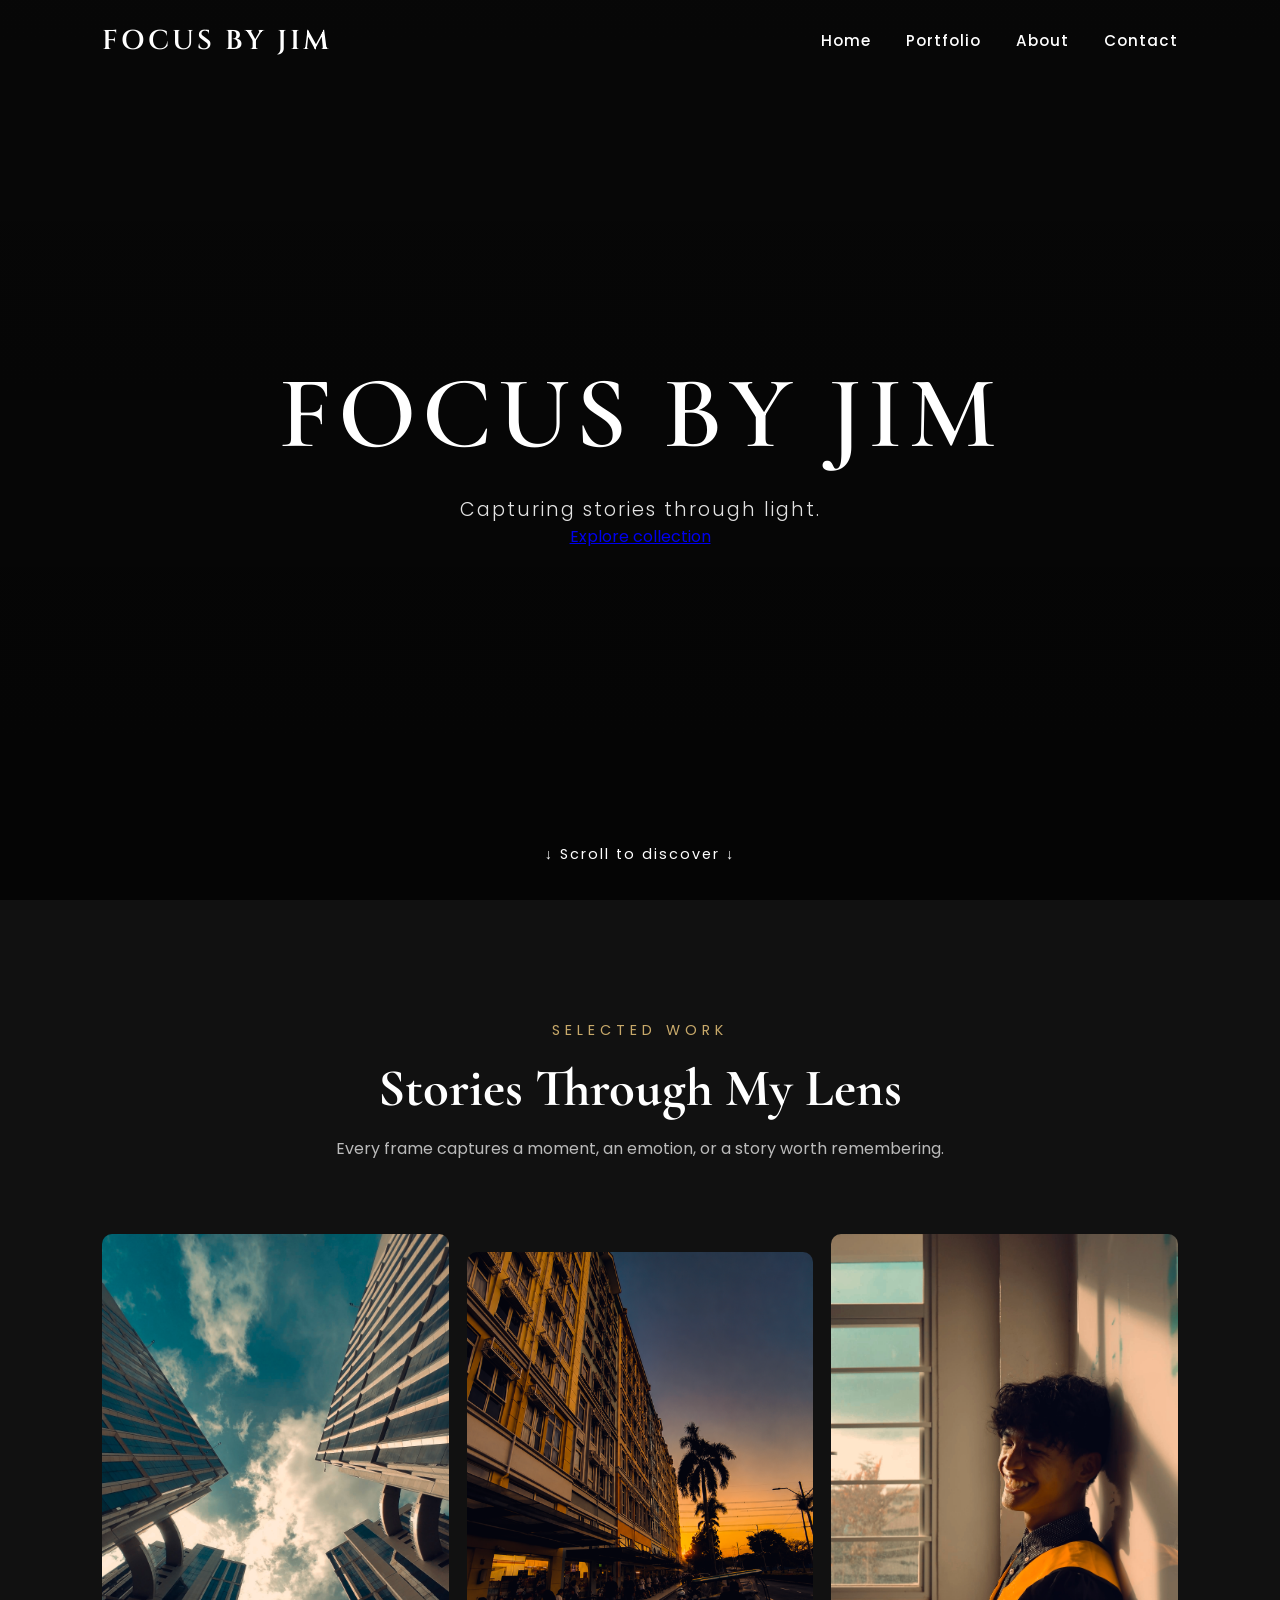
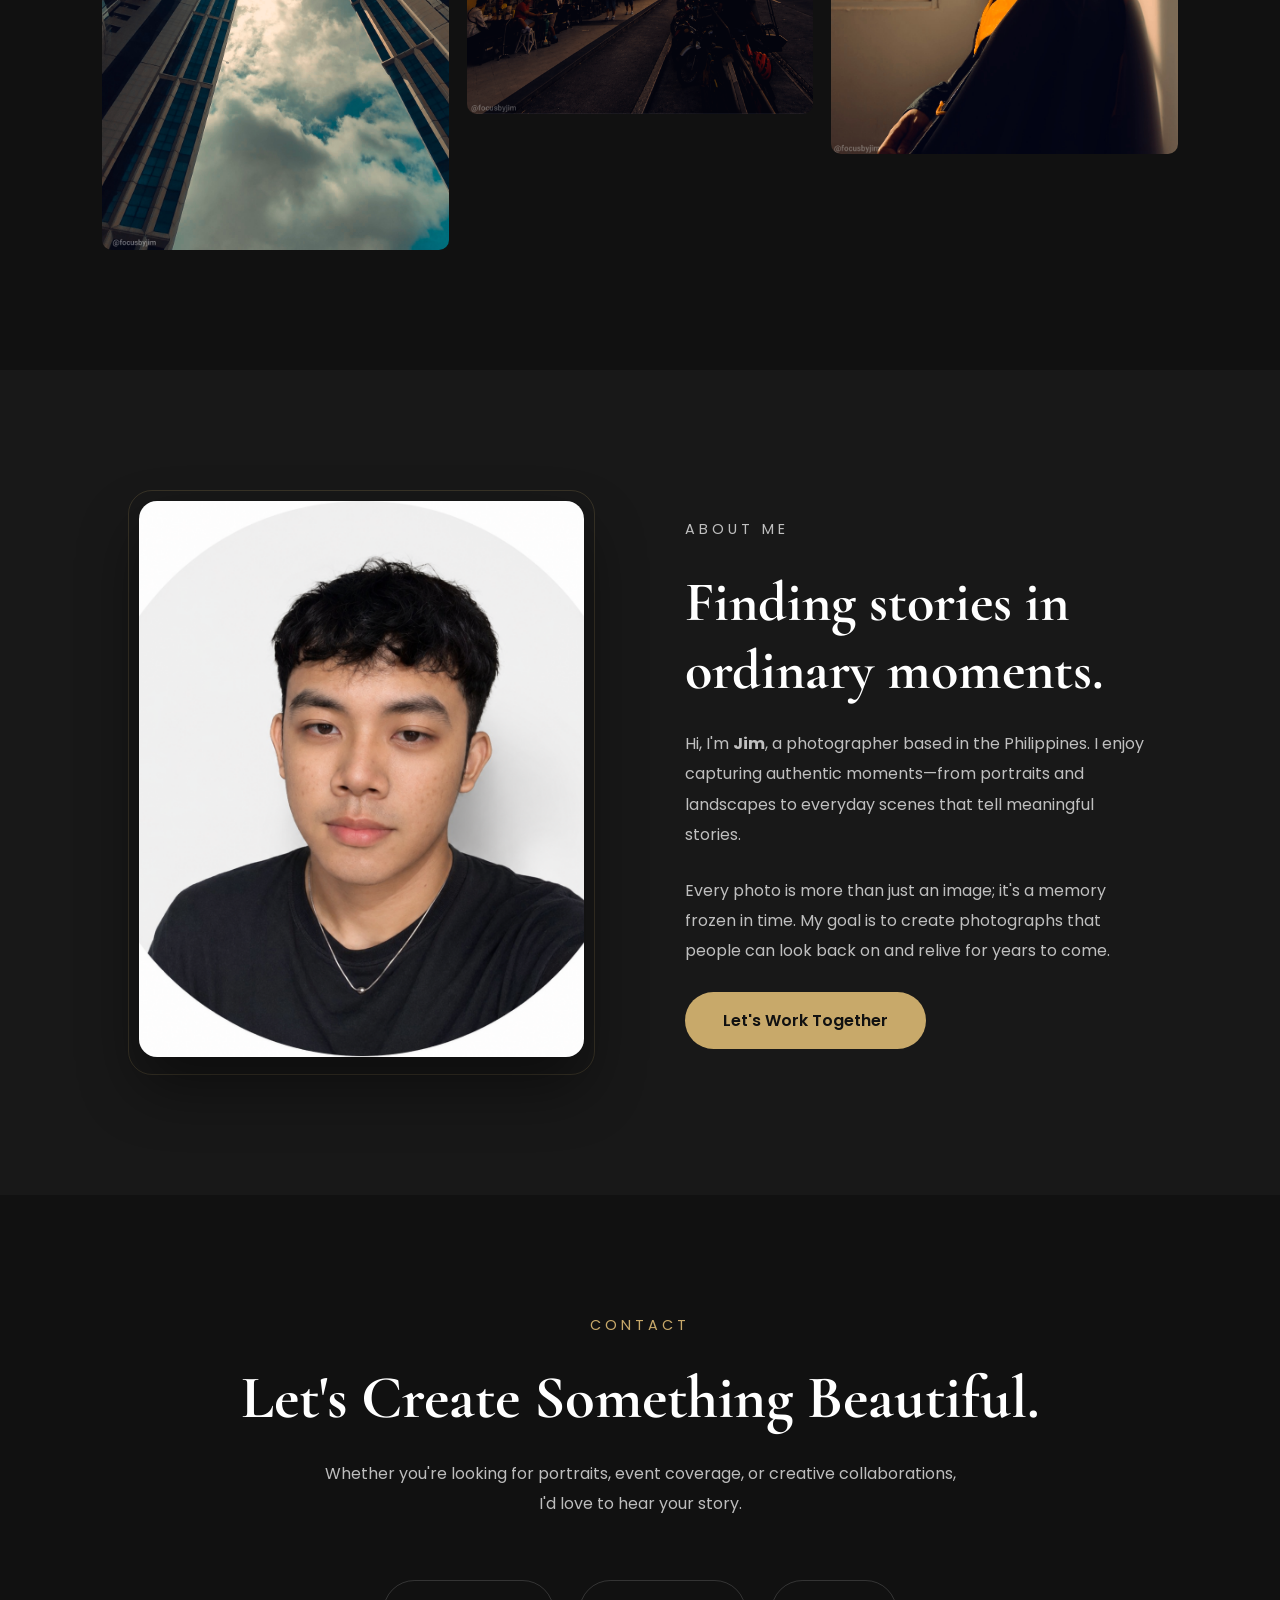
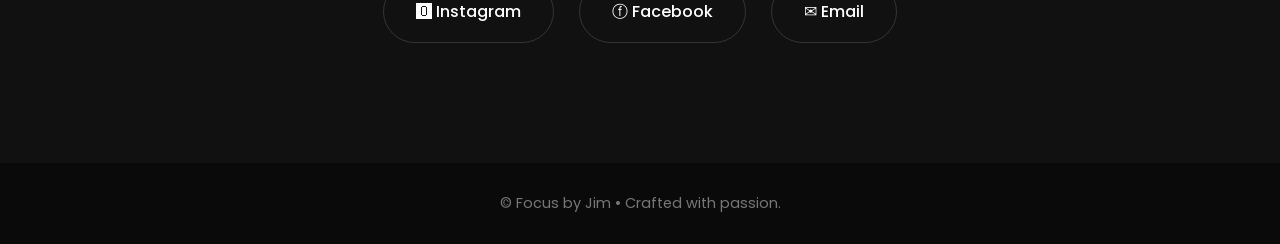
==== index.html @ 79102d1c "Update index.html" ====
<!DOCTYPE html>
<html lang="en">
<head>
    <meta charset="UTF-8">
    <meta name="viewport" content="width=device-width, initial-scale=1.0">
    <title>Focus by Jim</title>
    <link rel="preconnect" href="https://fonts.googleapis.com">
<link rel="preconnect" href="https://fonts.gstatic.com" crossorigin>

<link href="https://fonts.googleapis.com/css2?family=Cinzel:wght@400;500;600;700&family=Cormorant+Garamond:wght@400;500;600;700&family=Poppins:wght@300;400;500;600;700&display=swap" rel="stylesheet">
    <style>
        
.lightbox{

    position:fixed;

    inset:0;

    background:rgba(0,0,0,.97);

    display:flex;

    justify-content:center;

    align-items:center;

    opacity:0;

    visibility:hidden;

    transition:.35s ease;

    z-index:9999;

    cursor:none;

}

.active{

    opacity:1;

    visibility:visible;

}

.lightbox-img{

    max-width:95vw;

    max-height:95vh;

    width:auto;

    height:auto;

    object-fit:contain;

}

@keyframes zoom{

    from{

        transform:scale(.85);

        opacity:0;

    }

    to{

        transform:scale(1);

        opacity:1;

    }

}

.close{

    position:absolute;

    top:25px;

    right:35px;

    font-size:45px;

    color:white;

    cursor:pointer;

    opacity:0;

    transition:.35s;

}

.prev,
.next{

    position:absolute;

    top:50%;

    transform:translateY(-50%);

    color:white;

    font-size:55px;

    padding:25px;

    cursor:pointer;

    opacity:0;

    transition:.35s;

    user-select:none;

}

.prev{

    left:20px;

}

.next{

    right:20px;

}

.counter{

    position:absolute;

    bottom:25px;

    color:white;

    font-family:Poppins;

    letter-spacing:2px;

}
.lightbox.show-ui .prev,
.lightbox.show-ui .next,
.lightbox.show-ui .close,
.lightbox.show-ui .counter{

    opacity:1;

}
        footer{

    background:#0a0a0a;

    color:#777;

    text-align:center;

    padding:30px;

    font-size:.9rem;

}
        /* CONTACT */

#contact{

    background:#111;

    padding:120px 8%;

    text-align:center;

}

#contact h2{

    font-family:'Cormorant Garamond', serif;

    font-size:3.8rem;

    margin:25px 0;

}

.contact-description{

    color:#bdbdbd;

    max-width:650px;

    margin:auto;

    line-height:1.9;

    margin-bottom:60px;

}

.contact-links{

    display:flex;

    justify-content:center;

    gap:25px;

    flex-wrap:wrap;

}

.contact-links a{

    text-decoration:none;

    color:white;

    border:1px solid rgba(255,255,255,.15);

    padding:18px 32px;

    border-radius:50px;

    transition:.35s ease;

    font-weight:500;

}

.contact-links a:hover{

    background:#c8a96a;

    color:#111;

    border-color:#c8a96a;

    transform:translateY(-5px);

}
        /* ABOUT */

#about{

    background:#181818;

    padding:120px 10%;

    display:flex;

    align-items:center;

    justify-content:center;

    gap:90px;

    flex-wrap:wrap;

}

.about-image{

    flex:1;

    min-width:320px;

    display:flex;

    justify-content:flex-start;

}
.about-image img{

    width:100%;

    max-width:520px;

    aspect-ratio:4/5;

    object-fit:cover;

    object-position:center top;

    border-radius:18px;

    box-shadow:0 30px 60px rgba(0,0,0,.45);

    transition:.45s ease;

}
.photo-frame{

    padding:10px;

    border:1px solid rgba(200,169,106,.18);

    border-radius:24px;

    display:inline-block;

}
.about-image img:hover{

    transform:translateY(-8px);

    box-shadow:0 40px 80px rgba(0,0,0,.55);

}
.about-content{

    flex:1;

    min-width:320px;

}

.section-tag{

    color:#c8a96a;

    letter-spacing:4px;

    font-size:.9rem;

    margin-bottom:20px;

}

.about-content h2{

    font-family:'Cormorant Garamond', serif;

    font-size:3.5rem;

    margin-bottom:25px;

}

.about-content p{

    color:#bfbfbf;

    line-height:1.9;

    margin-bottom:25px;

}

.about-btn{

    display:inline-block;

    padding:16px 38px;

    background:#c8a96a;

    color:#111;

    text-decoration:none;

    border-radius:50px;

    font-weight:600;

    transition:.35s;

}

.about-btn:hover{

    transform:translateY(-5px);

    background:white;

}
*{
    margin:0;
    padding:0;
    box-sizing:border-box;
    font-family:'Poppins', sans-serif;
}
}

html{
    scroll-behavior:smooth;
}

body{
    background:#0d0d0d;
    color:white;
    overflow-x:hidden;
}

header{
    position:relative;
    width:100%;
    height:100vh;

    display:flex;
    justify-content:center;
    align-items:center;
    text-align:center;
    animation:zoomHero 10s ease forwards;

background:
linear-gradient(rgba(0,0,0,.45),rgba(0,0,0,.65)),
url("images/main header.jpg");

    background-size:cover;
    background-position:center;
    background-repeat:no-repeat;

}

.hero{

    text-align:center;

    animation:fadeUp 1.2s ease forwards;

    opacity:0;

}
.hero h1{

    font-family:'Cormorant Garamond', serif;

    font-size:clamp(4rem,8vw,7rem);

    font-weight:600;

    letter-spacing:6px;

    text-transform:uppercase;

    animation:fadeUp 1.3s ease forwards;

    opacity:0;

}

.hero p{

    margin-top:20px;

    font-size:1.2rem;

    font-weight:300;

    letter-spacing:2px;

    color:#e4e4e4;

    animation:fadeUp 1.8s ease forwards;

    opacity:0;

}

.hero-btn,
.hero-btn:visited{

    color:#111;

    text-decoration:none;

}
{

    display:inline-block;

    margin-top:35px;

    padding:16px 42px;

    border-radius:50px;

    background:#ffffff;

    color:#111;

    text-decoration:none;

    font-family:'Poppins', sans-serif;

    font-weight:600;

    transition:.35s ease;

}

.hero-btn:hover{

    background:#c8a96a;

    color:#111;

    transform:translateY(-4px);

    box-shadow:0 15px 35px rgba(200,169,106,.35);

}

.scroll{

    position:absolute;

    bottom:35px;

    left:50%;

    transform:translateX(-50%);

    color:white;

    letter-spacing:2px;

    font-size:.9rem;

    animation:bounce 2s infinite;

}

@keyframes fadeUp{

    from{
        opacity:0;
        transform:translateY(40px);
    }

    to{
        opacity:1;
        transform:translateY(0);
    }

}

@keyframes bounce{

    0%,20%,50%,80%,100%{
        transform:translate(-50%,0);
    }

    40%{
        transform:translate(-50%,-10px);
    }

    60%{
        transform:translate(-50%,-5px);
    }

}/* Navigation */

#navbar{

    position:fixed;

    top:0;

    left:0;

    width:100%;

    padding:22px 8%;

    display:flex;

    justify-content:space-between;

    align-items:center;

    transition:.4s;

    z-index:999;

}

#navbar.scrolled{

    background:rgba(10,10,10,.92);

    backdrop-filter:blur(10px);

    box-shadow:0 5px 20px rgba(0,0,0,.25);

}

.logo{

    font-family:'Cinzel', serif;

    font-size:1.7rem;

    font-weight:600;

    letter-spacing:3px;

    text-transform:uppercase;

}

#navbar ul{

    display:flex;

    list-style:none;

    gap:35px;

}

#navbar a{

    color:white;

    text-decoration:none;

    font-size:.95rem;

    font-weight:500;

    letter-spacing:1px;

    transition:.3s;

    position:relative;

}

#navbar a::after{

    content:"";

    position:absolute;

    left:0;

    bottom:-6px;

    width:0;

    height:2px;

    background:white;

    transition:.3s;

}

#navbar a:hover::after{

    width:100%;

}
        #gallery{

    padding:120px 8%;

    background:#111;

}

.gallery-header{

    text-align:center;

    margin-bottom:70px;

}

.gallery-subtitle{

    color:#c8a96a;

    letter-spacing:5px;

    font-size:.9rem;

    margin-bottom:15px;

}

.gallery-header h2{

    font-family:'Cormorant Garamond', serif;

    font-size:3.3rem;

    margin-bottom:15px;

}

.gallery-description{

    color:#bbb;

    max-width:650px;

    margin:auto;

    line-height:1.8;

}

.gallery{

    columns:3 280px;

    column-gap:18px;

}

.photo{

    break-inside:avoid;

    margin-bottom:18px;

    overflow:hidden;

    border-radius:10px;

    cursor:pointer;

}

.photo img{

    width:100%;

    display:block;

    transition:.45s ease;

}

.photo:hover img{

    transform:scale(1.05);

}
        @keyframes fadeUp{

    from{

        opacity:0;

        transform:translateY(40px);

    }

    to{

        opacity:1;

        transform:translateY(0);

    }

}

@keyframes bounce{

    0%,100%{

        transform:translate(-50%,0);

    }

    50%{

        transform:translate(-50%,10px);

    }

}

@keyframes zoomHero{

    from{

        background-size:100%;

    }

    to{

        background-size:110%;

    }

}
    </style>

</head>
<body>
<nav id="navbar">

    <div class="logo">
        Focus by Jim
    </div>

    <ul>

        <li><a href="#home">Home</a></li>

        <li><a href="#gallery">Portfolio</a></li>

        <li><a href="#about">About</a></li>

        <li><a href="#contact">Contact</a></li>

    </ul>

</nav>
<header id="home">

    <div class="hero">

        <h1>Focus by Jim</h1>

        <p>Capturing stories through light.</p>

        <a href="#gallery" class="btn">
            Explore collection
        </a>

    </div>

    <div class="scroll">
        ↓ Scroll to discover ↓
    </div>

</header>
<section id="gallery">

<div class="gallery-header">

    <p class="gallery-subtitle">
        SELECTED WORK
    </p>

    <h2>
        Stories Through My Lens
    </h2>

    <p class="gallery-description">
        Every frame captures a moment, an emotion, or a story worth remembering.
    </p>

</div>

<div class="gallery">

    <div class="photo">
        <img src="images/photo-01.jpg" alt="">
    </div>

    <div class="photo">
        <img src="images/photo-02.jpg" alt="">
    </div>

    <div class="photo">
        <img src="images/photo-03.jpg" alt="">
    </div>

    <div class="photo">
        <img src="images/photo-04.jpg" alt="">
    </div>

    <div class="photo">
        <img src="images/photo-05.jpg" alt="">
    </div>

    <div class="photo">
        <img src="images/photo-06.jpg" alt="">
    </div>

    <div class="photo">
        <img src="images/photo-07.jpg" alt="">
    </div>

    <div class="photo">
        <img src="images/photo-08.jpg" alt="">
    </div>

    <div class="photo">
        <img src="images/photo-09.jpg" alt="">
    </div>

    <div class="photo">
        <img src="images/photo-10.jpg" alt="">
    </div>

</div>
</section>
<section id="about">

    <div class="about-image">

        <div class="photo-frame">
            <img src="images/about.jpg" alt="Jim">
        </div>

    </div>
<div class="about-content">

        <p class="section-tag">
            ABOUT ME
        </p>

        <h2>Finding stories in ordinary moments.</h2>

        <p>
            Hi, I'm <strong>Jim</strong>, a photographer based in the Philippines.
            I enjoy capturing authentic moments—from portraits and landscapes
            to everyday scenes that tell meaningful stories.
        </p>

        <p>
            Every photo is more than just an image; it's a memory frozen in time.
            My goal is to create photographs that people can look back on and
            relive for years to come.
        </p>

        <a href="#contact" class="about-btn">Let's Work Together</a>

    </div>

</section>
    <section id="contact">

    <p class="section-tag">
        CONTACT
    </p>

    <h2>Let's Create Something Beautiful.</h2>

    <p class="contact-description">
        Whether you're looking for portraits, event coverage, or creative collaborations,
        I'd love to hear your story.
    </p>

    <div class="contact-links">

        <a href="https://www.instagram.com/forkyufine/" target="_blank">
            🅾 Instagram
        </a>

        <a href="https://www.facebook.com/id.crown.07" target="_blank">
            ⓕ Facebook
        </a>

        <a href="officialjimwellb@gmail.com">
            ✉ Email
        </a>

    </div>

</section>
<footer>
    

    © Focus by Jim • Crafted with passion.

</footer>
<script>

const navbar = document.getElementById("navbar");

window.addEventListener("scroll", () => {

    if(window.scrollY > 50){

        navbar.classList.add("scrolled");

    }else{

        navbar.classList.remove("scrolled");

    }

});

</script>
    <div class="lightbox" id="lightbox">

    <span class="close">&times;</span>

    <span class="prev">&#10094;</span>

    <img class="lightbox-img">

    <span class="next">&#10095;</span>

    <div class="counter"></div>

</div>
    <script>

const photos=document.querySelectorAll(".gallery img");

const lightbox=document.getElementById("lightbox");

const lightboxImg=document.querySelector(".lightbox-img");

const closeBtn=document.querySelector(".close");

const nextBtn=document.querySelector(".next");

const prevBtn=document.querySelector(".prev");

const counter=document.querySelector(".counter");

let current=0;
let uiTimeout;
        
function showUI(){

    lightbox.classList.add("show-ui");

    clearTimeout(uiTimeout);

    uiTimeout=setTimeout(()=>{

        lightbox.classList.remove("show-ui");

    },2000);

}

function showPhoto(index){

    current=index;

    lightboxImg.src=photos[current].src;

    counter.textContent=(current+1)+" / "+photos.length;

}

photos.forEach((photo,index)=>{

    photo.addEventListener("click",()=>{

        lightbox.classList.add("active");

        showPhoto(index);
        showUI();

    });

});

closeBtn.onclick=()=>{

    lightbox.classList.remove("active");

}

nextBtn.onclick=()=>{

    current=(current+1)%photos.length;

    showPhoto(current);

}

prevBtn.onclick=()=>{

    current=(current-1+photos.length)%photos.length;

    showPhoto(current);

}

document.addEventListener("keydown",(e)=>{

    if(!lightbox.classList.contains("active")) return;

    if(e.key==="ArrowRight") nextBtn.click();

    if(e.key==="ArrowLeft") prevBtn.click();

    if(e.key==="Escape") closeBtn.click();

});

lightbox.onclick=(e)=>{

    if(e.target===lightbox){

        closeBtn.click();

    }
lightbox.addEventListener("mousemove",()=>{

    showUI();

});

}

</script>
</body>
</html>
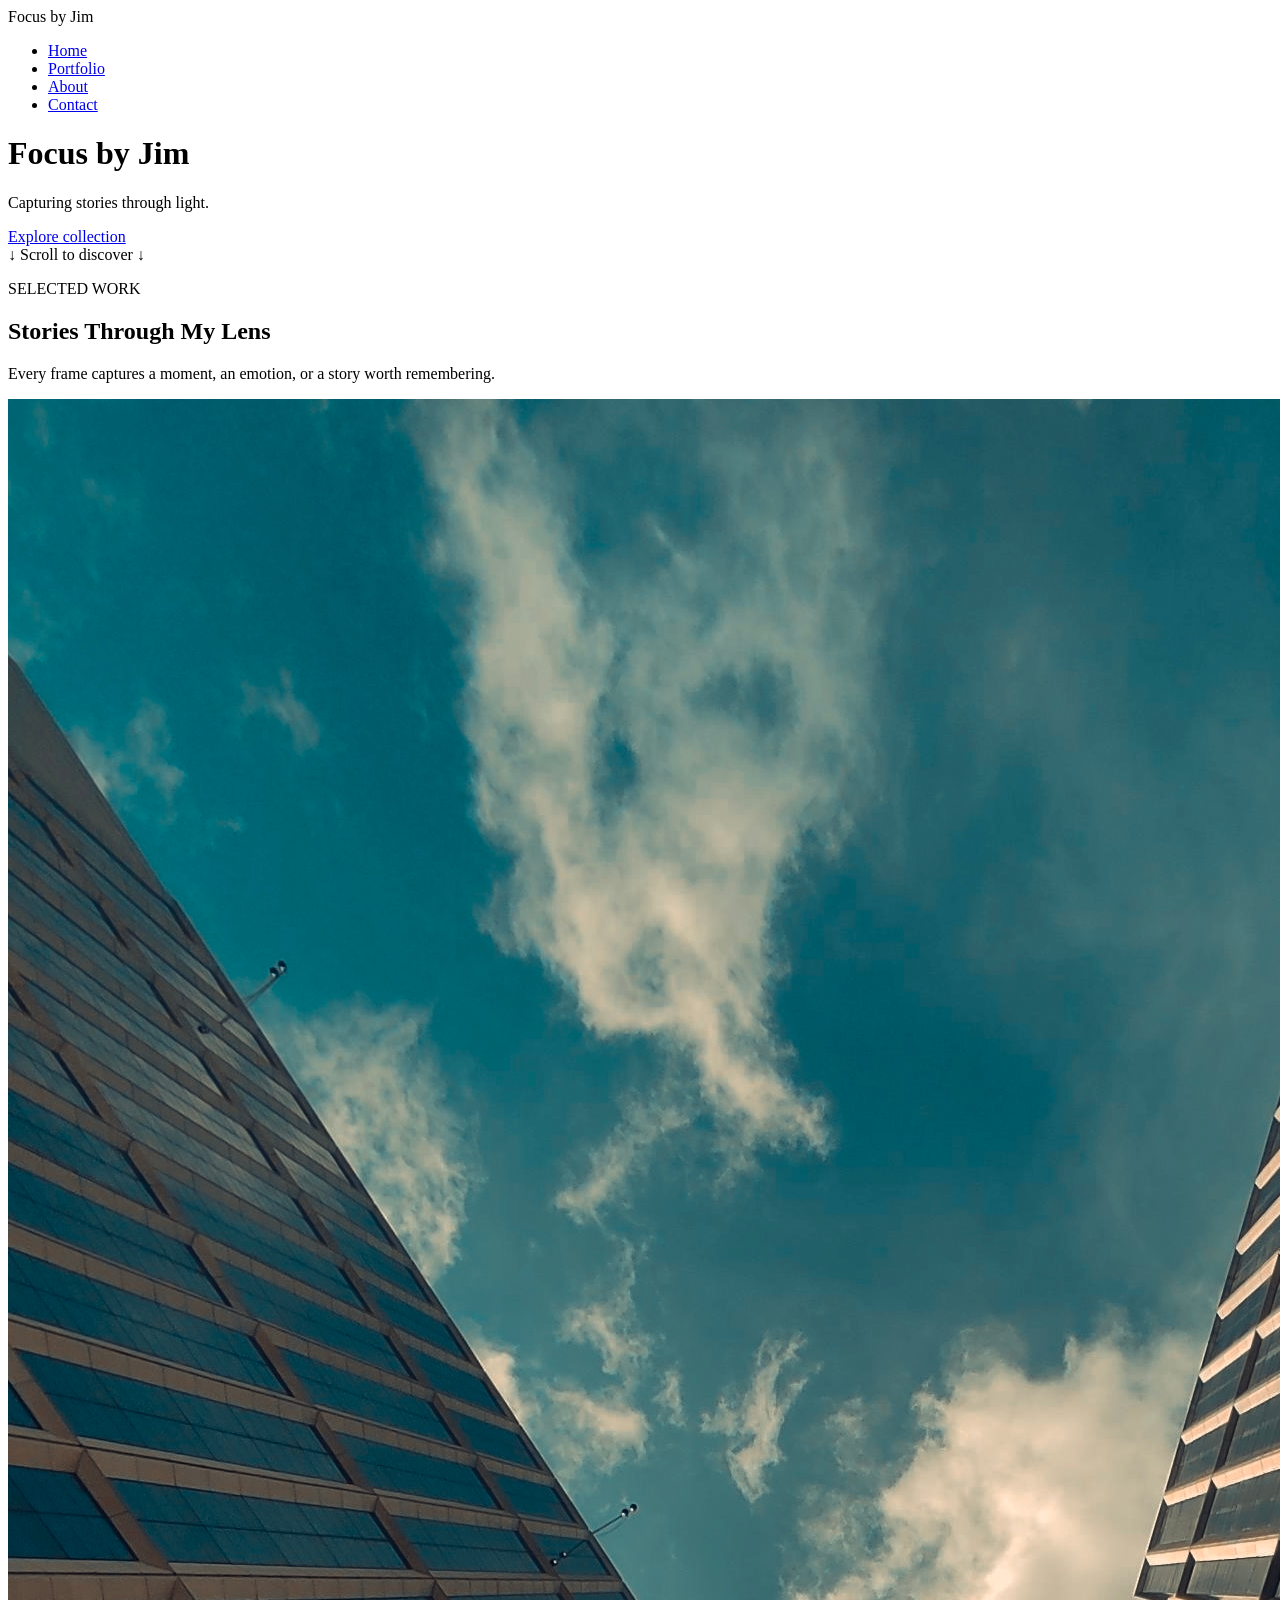
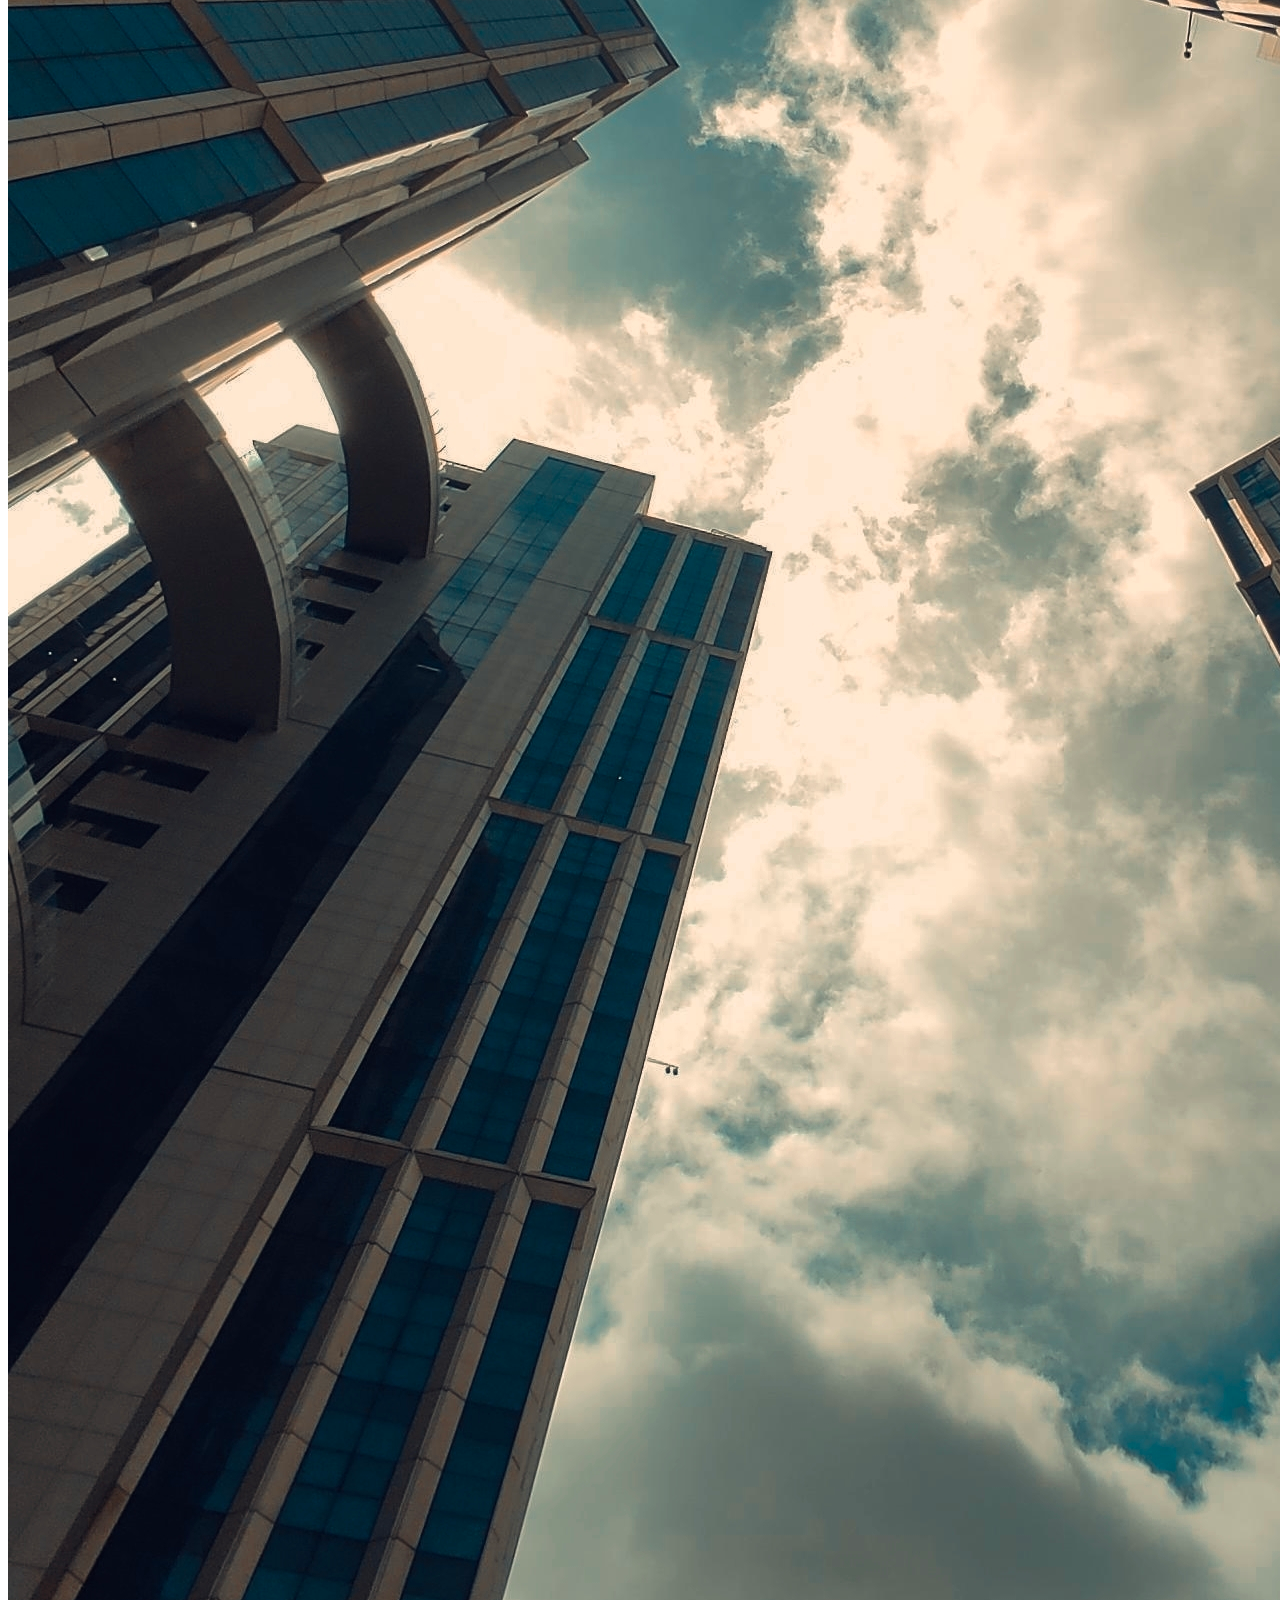
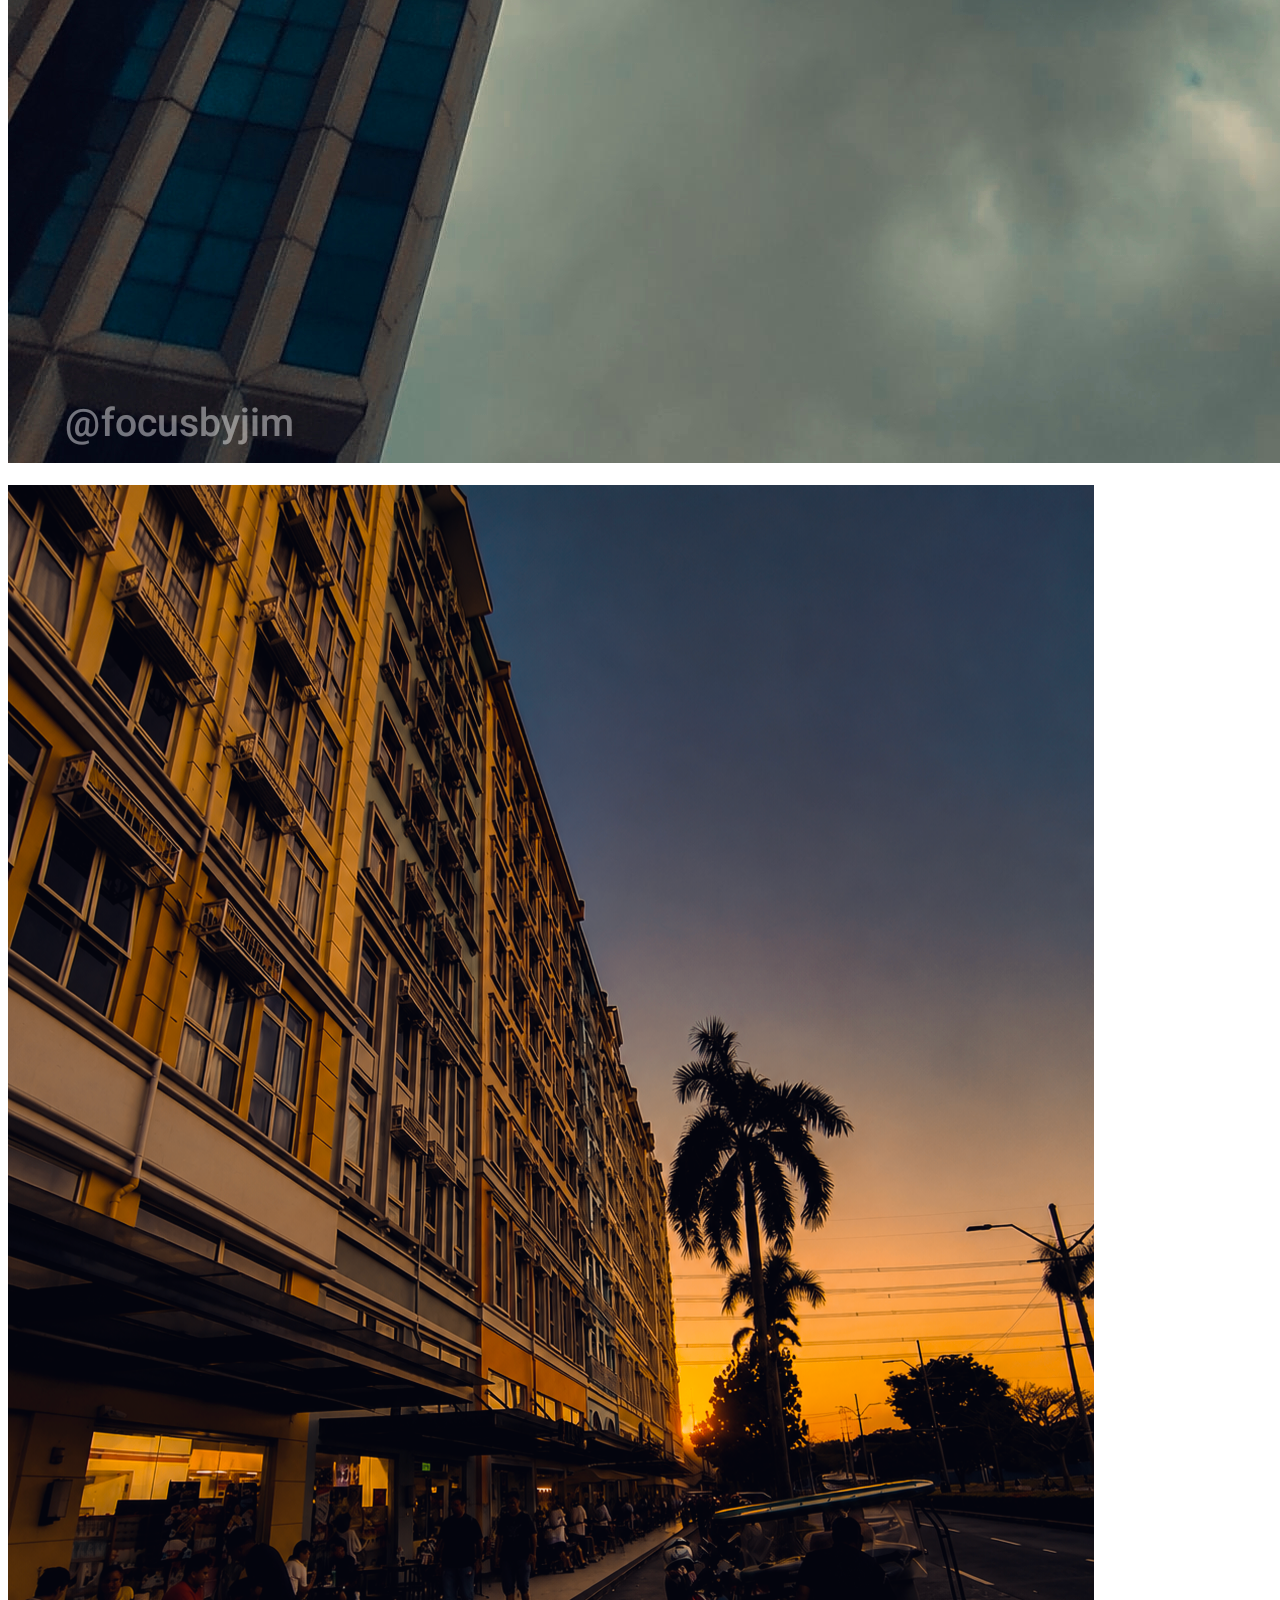
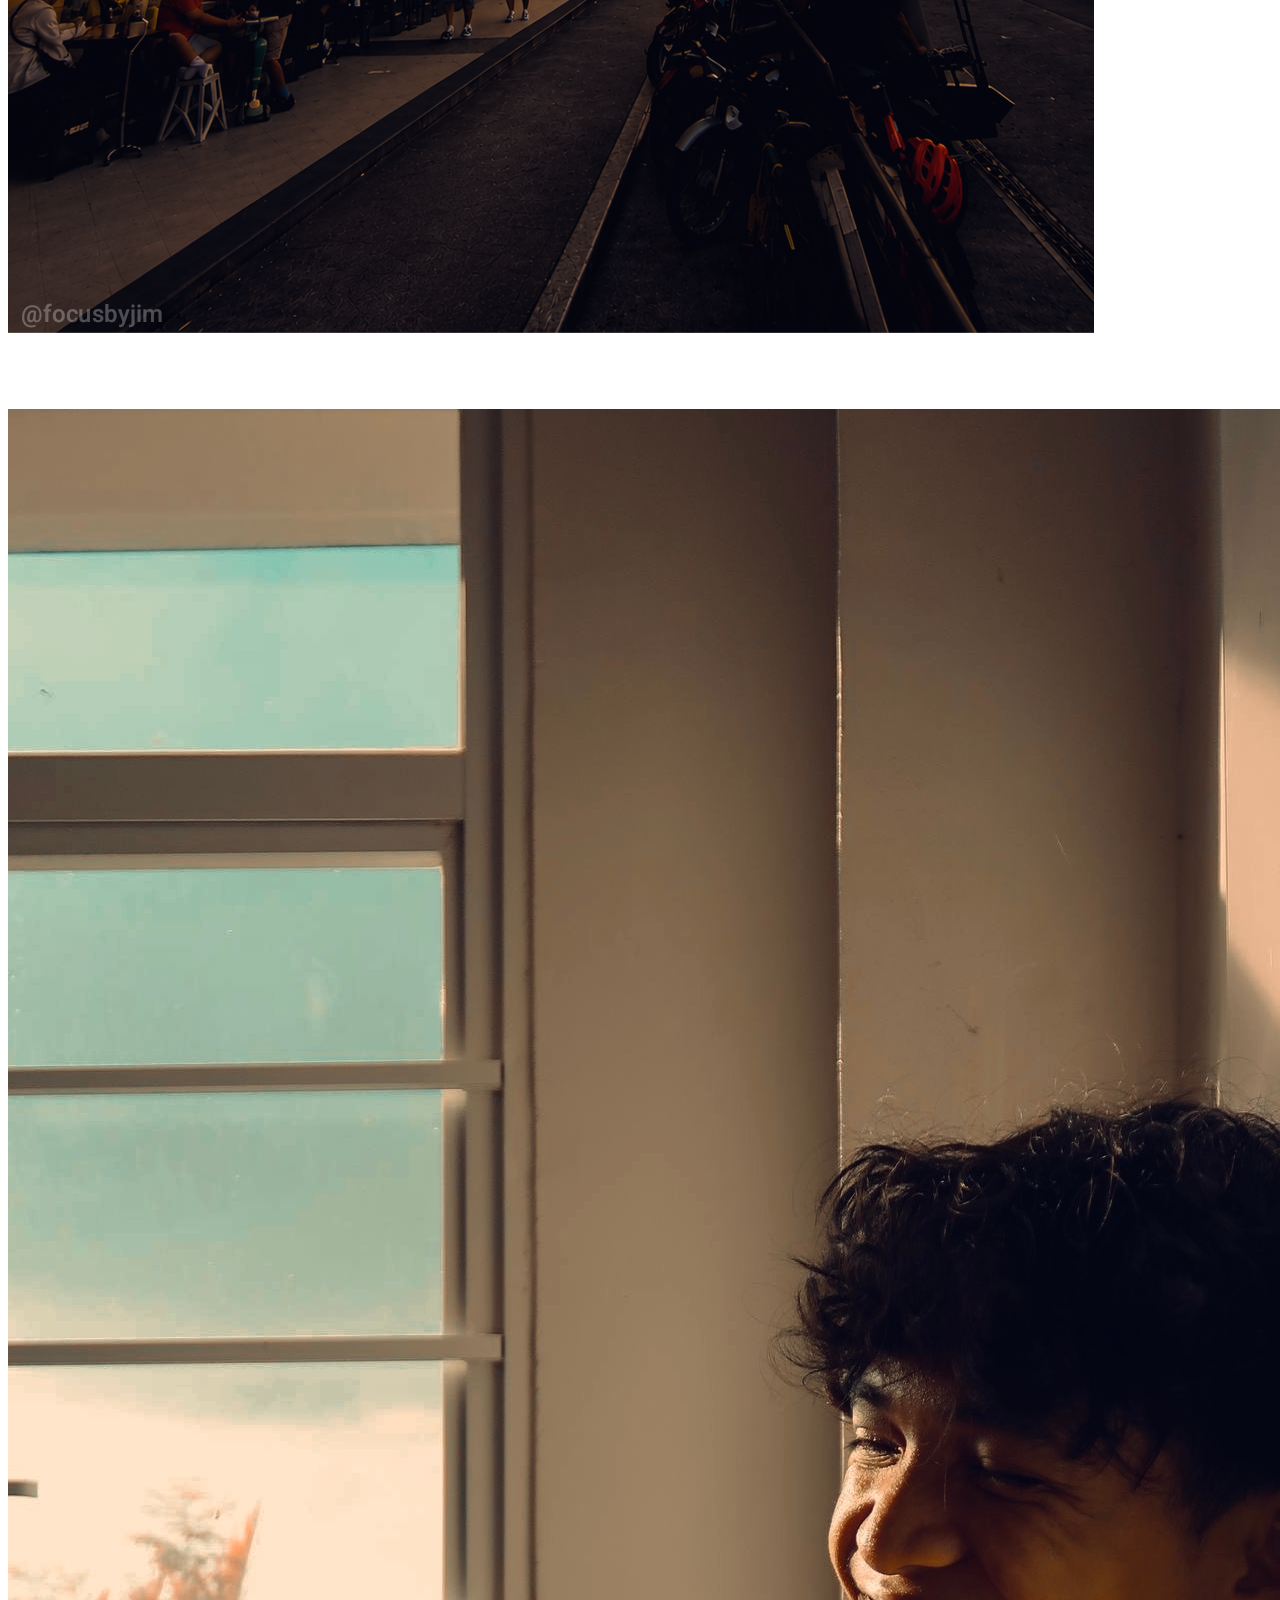
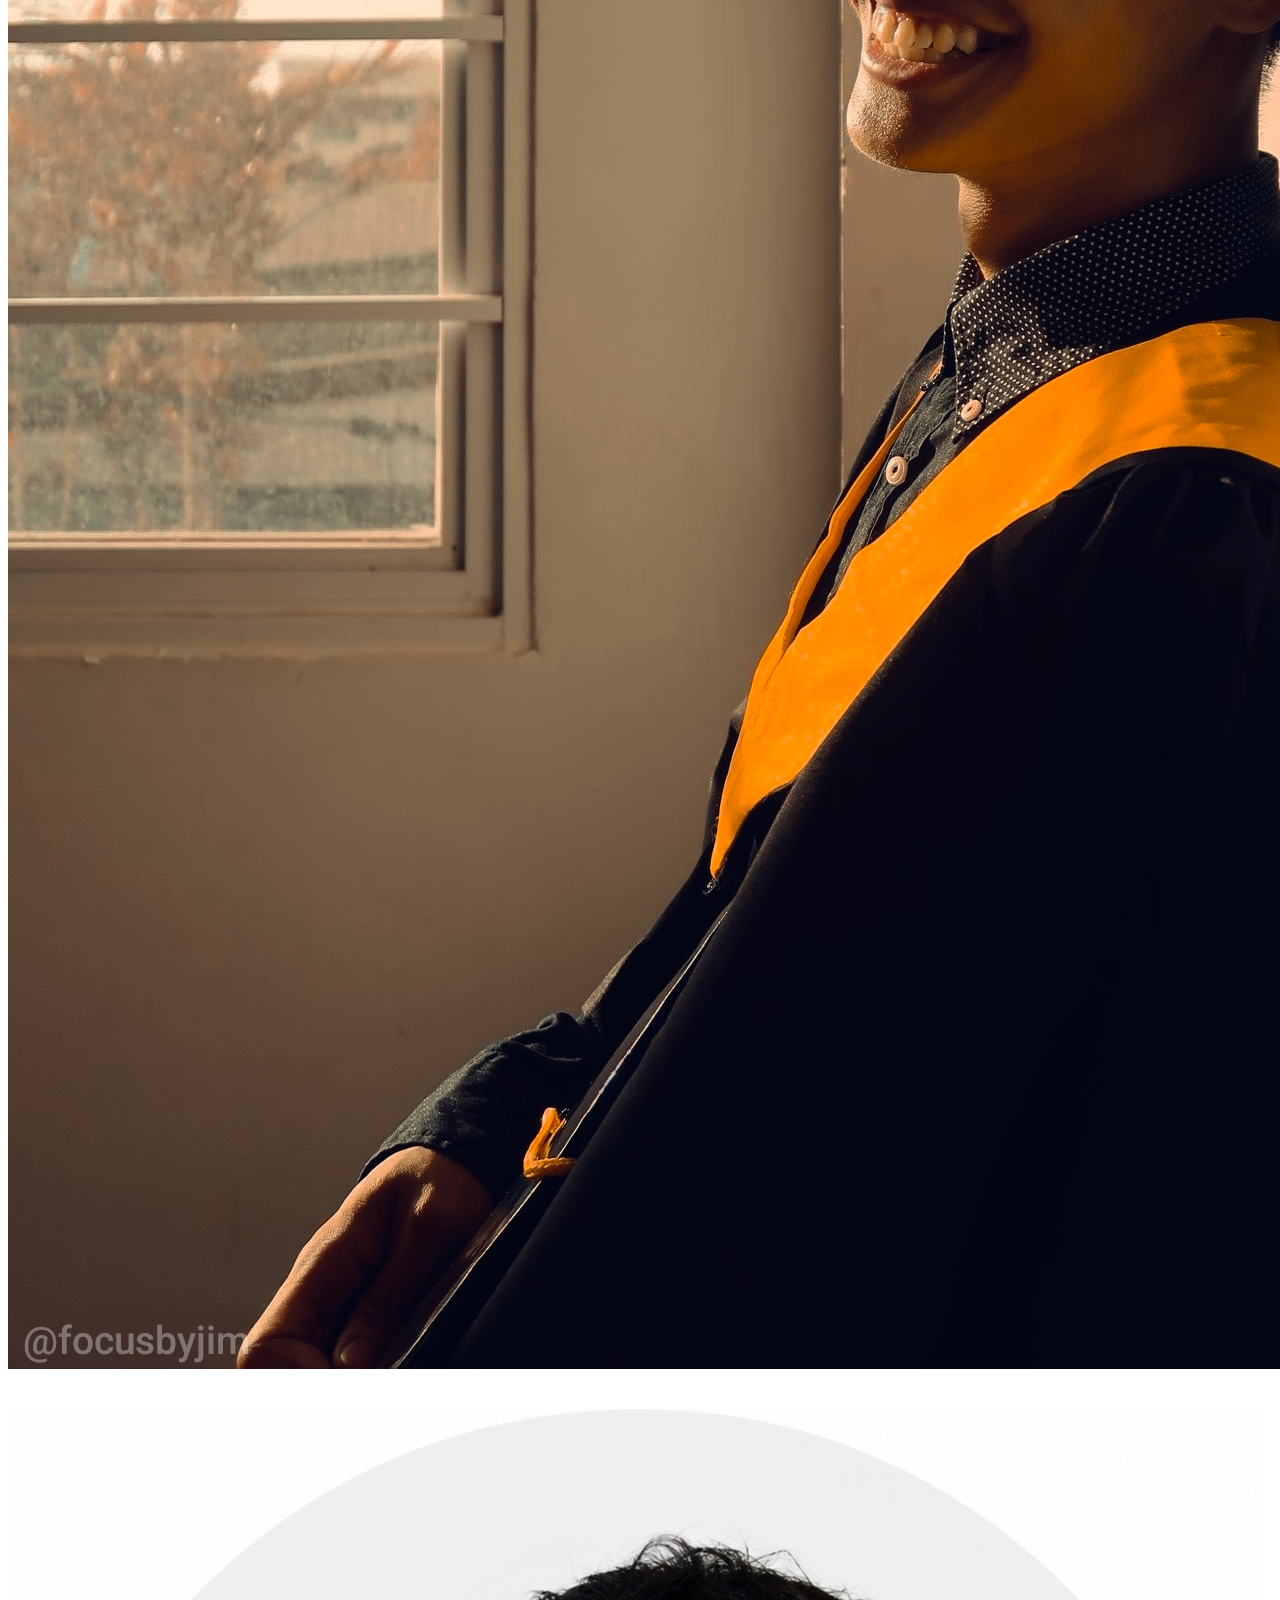
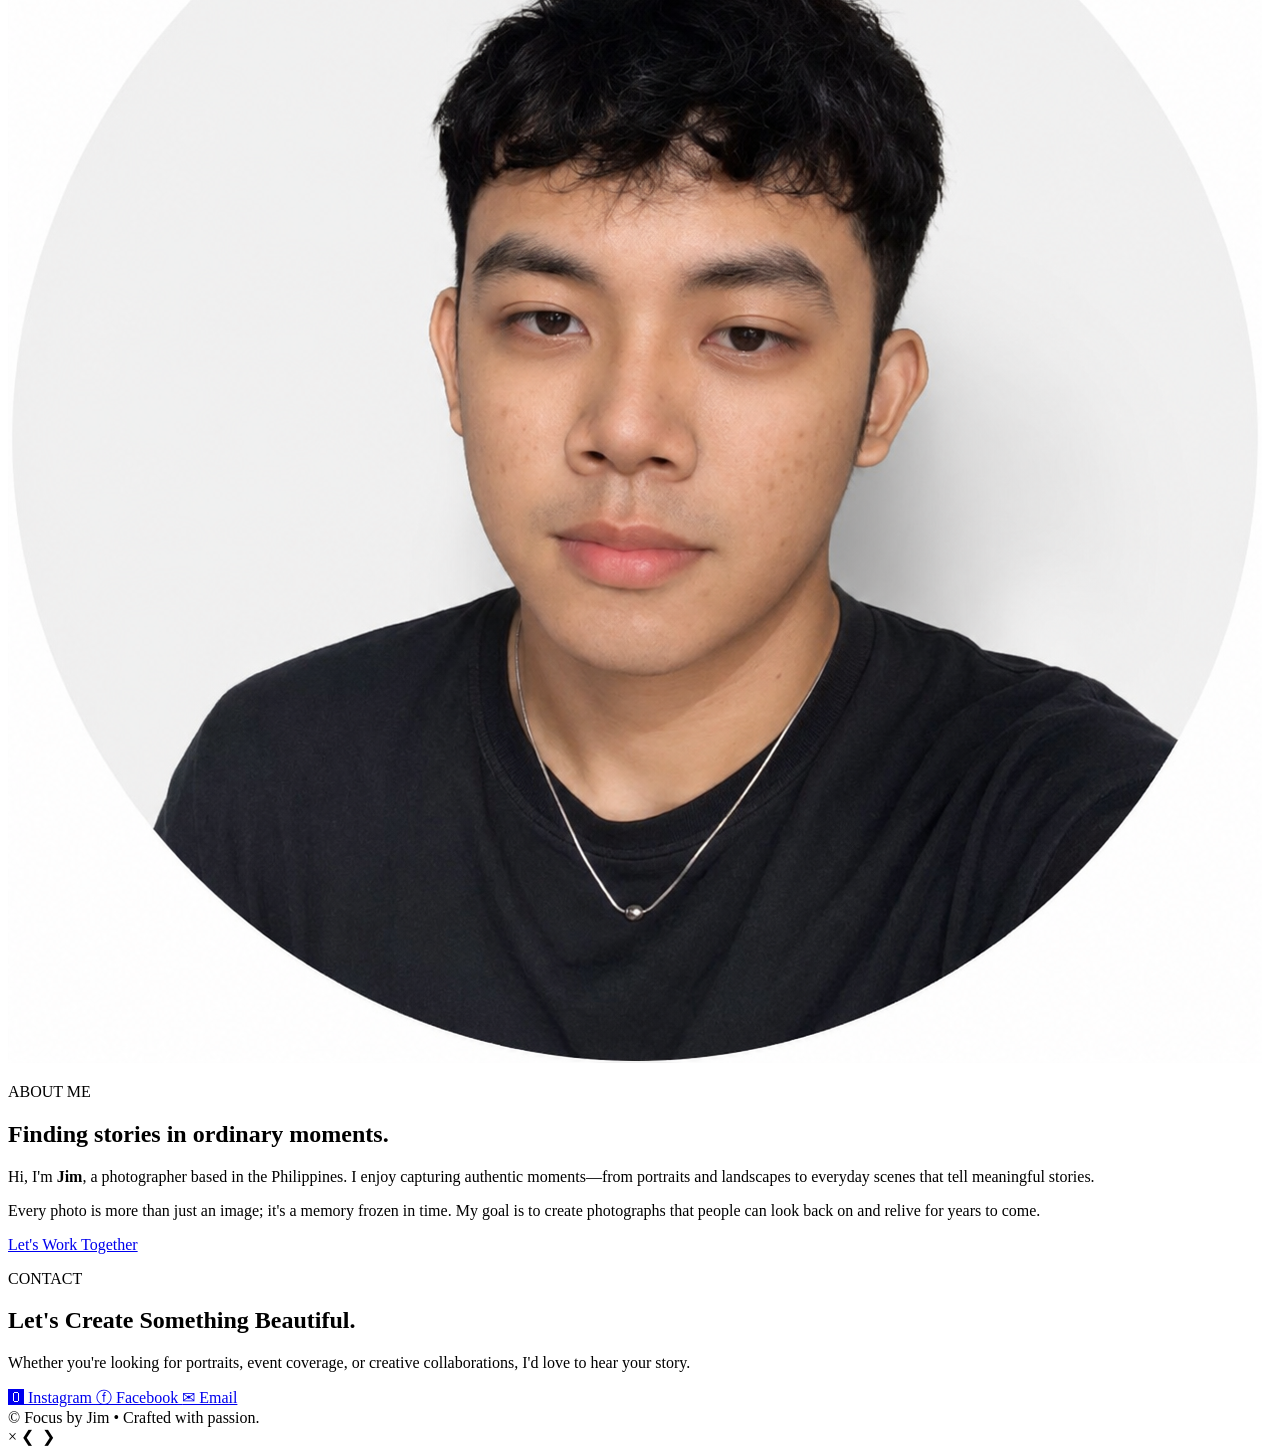
==== commit e9da156e: "Update index.html" ====
--- a/index.html
+++ b/index.html
@@ -8,798 +8,7 @@
 <link rel="preconnect" href="https://fonts.gstatic.com" crossorigin>
 
 <link href="https://fonts.googleapis.com/css2?family=Cinzel:wght@400;500;600;700&family=Cormorant+Garamond:wght@400;500;600;700&family=Poppins:wght@300;400;500;600;700&display=swap" rel="stylesheet">
-    <style>
-        
-.lightbox{
-
-    position:fixed;
-
-    inset:0;
-
-    background:rgba(0,0,0,.97);
-
-    display:flex;
-
-    justify-content:center;
-
-    align-items:center;
-
-    opacity:0;
-
-    visibility:hidden;
-
-    transition:.35s ease;
-
-    z-index:9999;
-
-    cursor:none;
-
-}
-
-.active{
-
-    opacity:1;
-
-    visibility:visible;
-
-}
-
-.lightbox-img{
-
-    max-width:95vw;
-
-    max-height:95vh;
-
-    width:auto;
-
-    height:auto;
-
-    object-fit:contain;
-
-}
-
-@keyframes zoom{
-
-    from{
-
-        transform:scale(.85);
-
-        opacity:0;
-
-    }
-
-    to{
-
-        transform:scale(1);
-
-        opacity:1;
-
-    }
-
-}
-
-.close{
-
-    position:absolute;
-
-    top:25px;
-
-    right:35px;
-
-    font-size:45px;
-
-    color:white;
-
-    cursor:pointer;
-
-    opacity:0;
-
-    transition:.35s;
-
-}
-
-.prev,
-.next{
-
-    position:absolute;
-
-    top:50%;
-
-    transform:translateY(-50%);
-
-    color:white;
-
-    font-size:55px;
-
-    padding:25px;
-
-    cursor:pointer;
-
-    opacity:0;
-
-    transition:.35s;
-
-    user-select:none;
-
-}
-
-.prev{
-
-    left:20px;
-
-}
-
-.next{
-
-    right:20px;
-
-}
-
-.counter{
-
-    position:absolute;
-
-    bottom:25px;
-
-    color:white;
-
-    font-family:Poppins;
-
-    letter-spacing:2px;
-
-}
-.lightbox.show-ui .prev,
-.lightbox.show-ui .next,
-.lightbox.show-ui .close,
-.lightbox.show-ui .counter{
-
-    opacity:1;
-
-}
-        footer{
-
-    background:#0a0a0a;
-
-    color:#777;
-
-    text-align:center;
-
-    padding:30px;
-
-    font-size:.9rem;
-
-}
-        /* CONTACT */
-
-#contact{
-
-    background:#111;
-
-    padding:120px 8%;
-
-    text-align:center;
-
-}
-
-#contact h2{
-
-    font-family:'Cormorant Garamond', serif;
-
-    font-size:3.8rem;
-
-    margin:25px 0;
-
-}
-
-.contact-description{
-
-    color:#bdbdbd;
-
-    max-width:650px;
-
-    margin:auto;
-
-    line-height:1.9;
-
-    margin-bottom:60px;
-
-}
-
-.contact-links{
-
-    display:flex;
-
-    justify-content:center;
-
-    gap:25px;
-
-    flex-wrap:wrap;
-
-}
-
-.contact-links a{
-
-    text-decoration:none;
-
-    color:white;
-
-    border:1px solid rgba(255,255,255,.15);
-
-    padding:18px 32px;
-
-    border-radius:50px;
-
-    transition:.35s ease;
-
-    font-weight:500;
-
-}
-
-.contact-links a:hover{
-
-    background:#c8a96a;
-
-    color:#111;
-
-    border-color:#c8a96a;
-
-    transform:translateY(-5px);
-
-}
-        /* ABOUT */
-
-#about{
-
-    background:#181818;
-
-    padding:120px 10%;
-
-    display:flex;
-
-    align-items:center;
-
-    justify-content:center;
-
-    gap:90px;
-
-    flex-wrap:wrap;
-
-}
-
-.about-image{
-
-    flex:1;
-
-    min-width:320px;
-
-    display:flex;
-
-    justify-content:flex-start;
-
-}
-.about-image img{
-
-    width:100%;
-
-    max-width:520px;
-
-    aspect-ratio:4/5;
-
-    object-fit:cover;
-
-    object-position:center top;
-
-    border-radius:18px;
-
-    box-shadow:0 30px 60px rgba(0,0,0,.45);
-
-    transition:.45s ease;
-
-}
-.photo-frame{
-
-    padding:10px;
-
-    border:1px solid rgba(200,169,106,.18);
-
-    border-radius:24px;
-
-    display:inline-block;
-
-}
-.about-image img:hover{
-
-    transform:translateY(-8px);
-
-    box-shadow:0 40px 80px rgba(0,0,0,.55);
-
-}
-.about-content{
-
-    flex:1;
-
-    min-width:320px;
-
-}
-
-.section-tag{
-
-    color:#c8a96a;
-
-    letter-spacing:4px;
-
-    font-size:.9rem;
-
-    margin-bottom:20px;
-
-}
-
-.about-content h2{
-
-    font-family:'Cormorant Garamond', serif;
-
-    font-size:3.5rem;
-
-    margin-bottom:25px;
-
-}
-
-.about-content p{
-
-    color:#bfbfbf;
-
-    line-height:1.9;
-
-    margin-bottom:25px;
-
-}
-
-.about-btn{
-
-    display:inline-block;
-
-    padding:16px 38px;
-
-    background:#c8a96a;
-
-    color:#111;
-
-    text-decoration:none;
-
-    border-radius:50px;
-
-    font-weight:600;
-
-    transition:.35s;
-
-}
-
-.about-btn:hover{
-
-    transform:translateY(-5px);
-
-    background:white;
-
-}
-*{
-    margin:0;
-    padding:0;
-    box-sizing:border-box;
-    font-family:'Poppins', sans-serif;
-}
-}
-
-html{
-    scroll-behavior:smooth;
-}
-
-body{
-    background:#0d0d0d;
-    color:white;
-    overflow-x:hidden;
-}
-
-header{
-    position:relative;
-    width:100%;
-    height:100vh;
-
-    display:flex;
-    justify-content:center;
-    align-items:center;
-    text-align:center;
-    animation:zoomHero 10s ease forwards;
-
-background:
-linear-gradient(rgba(0,0,0,.45),rgba(0,0,0,.65)),
-url("images/main header.jpg");
-
-    background-size:cover;
-    background-position:center;
-    background-repeat:no-repeat;
-
-}
-
-.hero{
-
-    text-align:center;
-
-    animation:fadeUp 1.2s ease forwards;
-
-    opacity:0;
-
-}
-.hero h1{
-
-    font-family:'Cormorant Garamond', serif;
-
-    font-size:clamp(4rem,8vw,7rem);
-
-    font-weight:600;
-
-    letter-spacing:6px;
-
-    text-transform:uppercase;
-
-    animation:fadeUp 1.3s ease forwards;
-
-    opacity:0;
-
-}
-
-.hero p{
-
-    margin-top:20px;
-
-    font-size:1.2rem;
-
-    font-weight:300;
-
-    letter-spacing:2px;
-
-    color:#e4e4e4;
-
-    animation:fadeUp 1.8s ease forwards;
-
-    opacity:0;
-
-}
-
-.hero-btn,
-.hero-btn:visited{
-
-    color:#111;
-
-    text-decoration:none;
-
-}
-{
-
-    display:inline-block;
-
-    margin-top:35px;
-
-    padding:16px 42px;
-
-    border-radius:50px;
-
-    background:#ffffff;
-
-    color:#111;
-
-    text-decoration:none;
-
-    font-family:'Poppins', sans-serif;
-
-    font-weight:600;
-
-    transition:.35s ease;
-
-}
-
-.hero-btn:hover{
-
-    background:#c8a96a;
-
-    color:#111;
-
-    transform:translateY(-4px);
-
-    box-shadow:0 15px 35px rgba(200,169,106,.35);
-
-}
-
-.scroll{
-
-    position:absolute;
-
-    bottom:35px;
-
-    left:50%;
-
-    transform:translateX(-50%);
-
-    color:white;
-
-    letter-spacing:2px;
-
-    font-size:.9rem;
-
-    animation:bounce 2s infinite;
-
-}
-
-@keyframes fadeUp{
-
-    from{
-        opacity:0;
-        transform:translateY(40px);
-    }
-
-    to{
-        opacity:1;
-        transform:translateY(0);
-    }
-
-}
-
-@keyframes bounce{
-
-    0%,20%,50%,80%,100%{
-        transform:translate(-50%,0);
-    }
-
-    40%{
-        transform:translate(-50%,-10px);
-    }
-
-    60%{
-        transform:translate(-50%,-5px);
-    }
-
-}/* Navigation */
-
-#navbar{
-
-    position:fixed;
-
-    top:0;
-
-    left:0;
-
-    width:100%;
-
-    padding:22px 8%;
-
-    display:flex;
-
-    justify-content:space-between;
-
-    align-items:center;
-
-    transition:.4s;
-
-    z-index:999;
-
-}
-
-#navbar.scrolled{
-
-    background:rgba(10,10,10,.92);
-
-    backdrop-filter:blur(10px);
-
-    box-shadow:0 5px 20px rgba(0,0,0,.25);
-
-}
-
-.logo{
-
-    font-family:'Cinzel', serif;
-
-    font-size:1.7rem;
-
-    font-weight:600;
-
-    letter-spacing:3px;
-
-    text-transform:uppercase;
-
-}
-
-#navbar ul{
-
-    display:flex;
-
-    list-style:none;
-
-    gap:35px;
-
-}
-
-#navbar a{
-
-    color:white;
-
-    text-decoration:none;
-
-    font-size:.95rem;
-
-    font-weight:500;
-
-    letter-spacing:1px;
-
-    transition:.3s;
-
-    position:relative;
-
-}
-
-#navbar a::after{
-
-    content:"";
-
-    position:absolute;
-
-    left:0;
-
-    bottom:-6px;
-
-    width:0;
-
-    height:2px;
-
-    background:white;
-
-    transition:.3s;
-
-}
-
-#navbar a:hover::after{
-
-    width:100%;
-
-}
-        #gallery{
-
-    padding:120px 8%;
-
-    background:#111;
-
-}
-
-.gallery-header{
-
-    text-align:center;
-
-    margin-bottom:70px;
-
-}
-
-.gallery-subtitle{
-
-    color:#c8a96a;
-
-    letter-spacing:5px;
-
-    font-size:.9rem;
-
-    margin-bottom:15px;
-
-}
-
-.gallery-header h2{
-
-    font-family:'Cormorant Garamond', serif;
-
-    font-size:3.3rem;
-
-    margin-bottom:15px;
-
-}
-
-.gallery-description{
-
-    color:#bbb;
-
-    max-width:650px;
-
-    margin:auto;
-
-    line-height:1.8;
-
-}
-
-.gallery{
-
-    columns:3 280px;
-
-    column-gap:18px;
-
-}
-
-.photo{
-
-    break-inside:avoid;
-
-    margin-bottom:18px;
-
-    overflow:hidden;
-
-    border-radius:10px;
-
-    cursor:pointer;
-
-}
-
-.photo img{
-
-    width:100%;
-
-    display:block;
-
-    transition:.45s ease;
-
-}
-
-.photo:hover img{
-
-    transform:scale(1.05);
-
-}
-        @keyframes fadeUp{
-
-    from{
-
-        opacity:0;
-
-        transform:translateY(40px);
-
-    }
-
-    to{
-
-        opacity:1;
-
-        transform:translateY(0);
-
-    }
-
-}
-
-@keyframes bounce{
-
-    0%,100%{
-
-        transform:translate(-50%,0);
-
-    }
-
-    50%{
-
-        transform:translate(-50%,10px);
-
-    }
-
-}
-
-@keyframes zoomHero{
-
-    from{
-
-        background-size:100%;
-
-    }
-
-    to{
-
-        background-size:110%;
-
-    }
-
-}
-    </style>
-
+<link rel="stylesheet" href="style.css">
 </head>
 <body>
 <nav id="navbar">
@@ -1110,5 +319,6 @@
 }
 
 </script>
+<script src="script.js"></script>
 </body>
 </html>
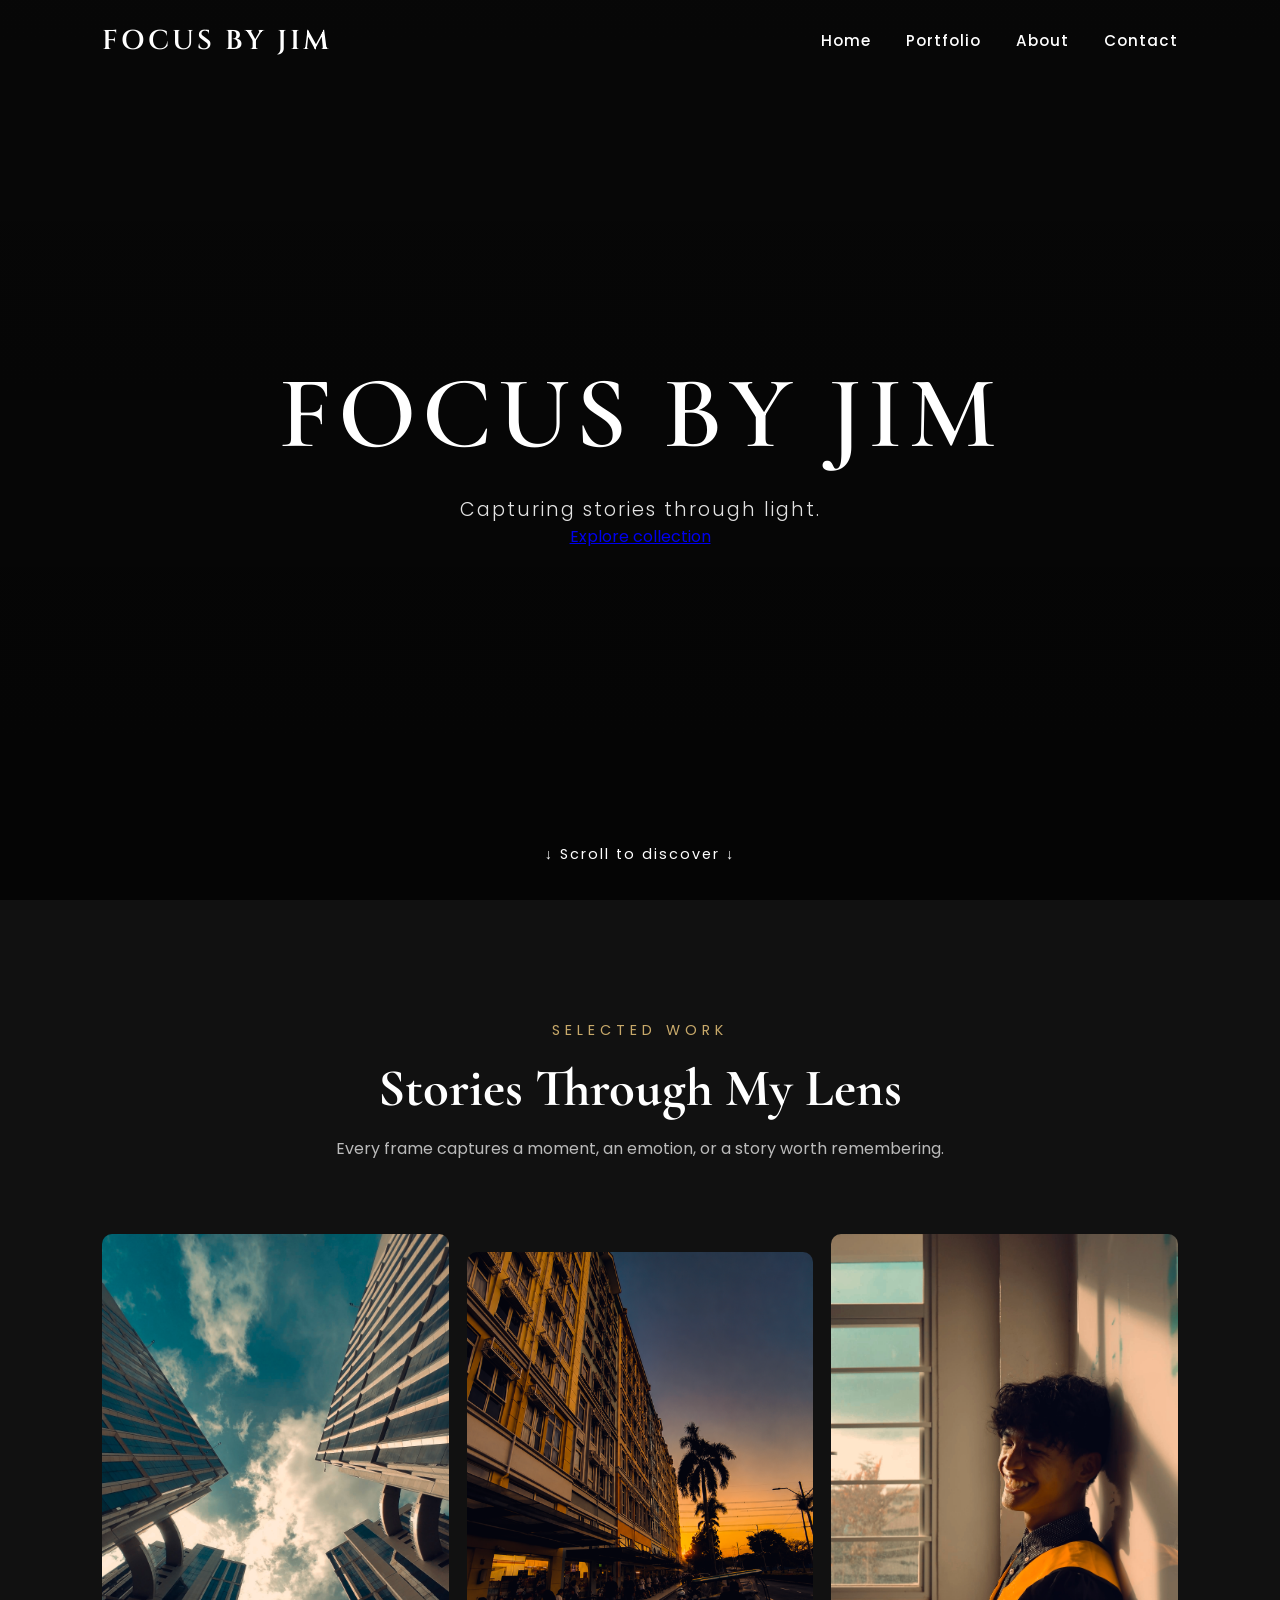
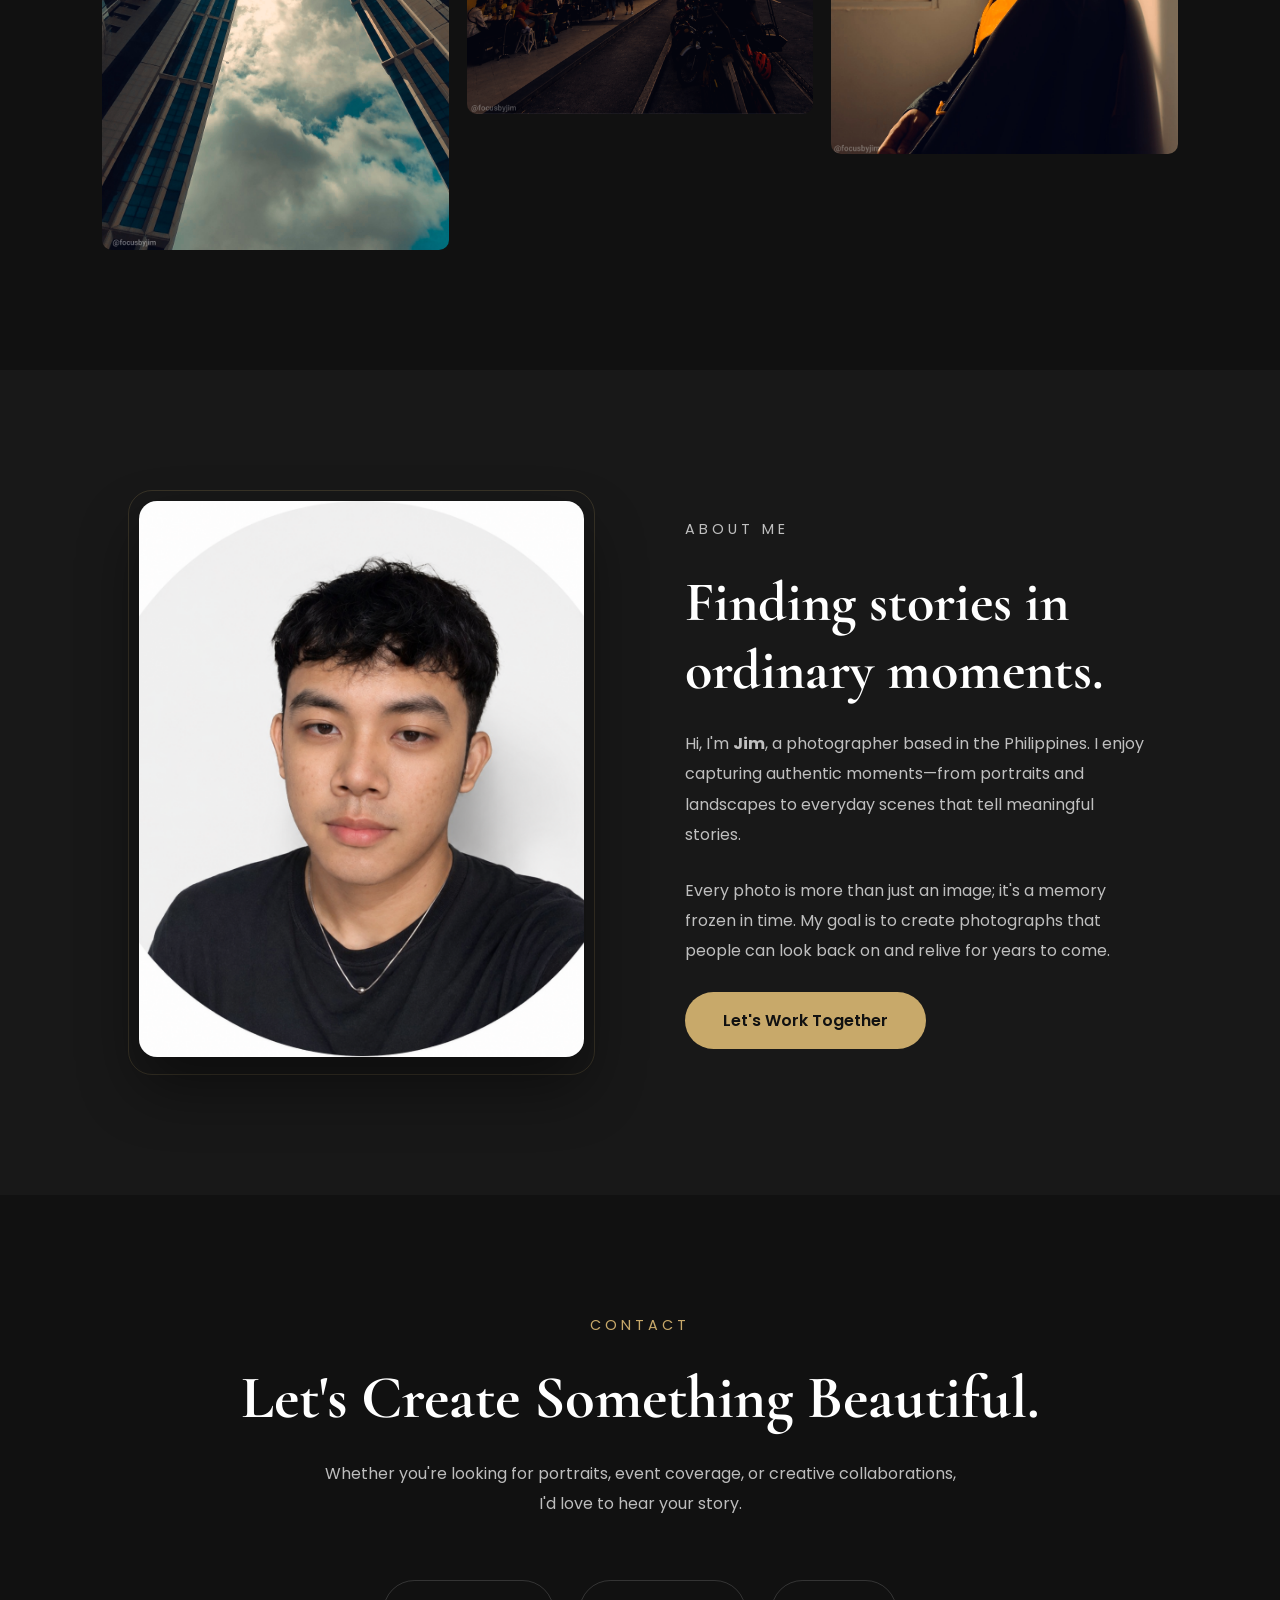
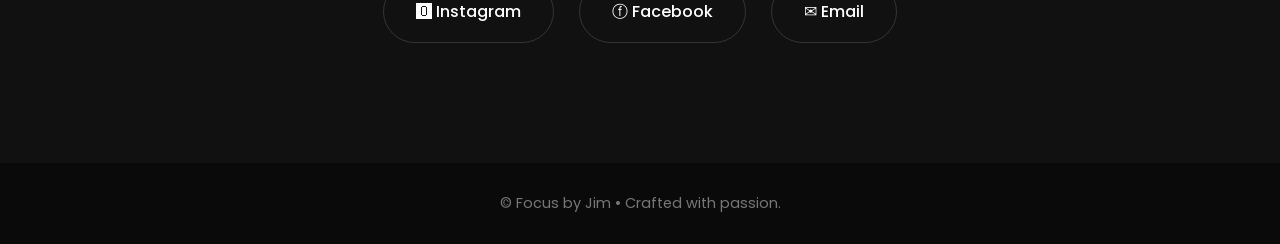
==== commit 3a44c0be: "Update index.html" ====
--- a/index.html
+++ b/index.html
@@ -8,6 +8,798 @@
 <link rel="preconnect" href="https://fonts.gstatic.com" crossorigin>
 
 <link href="https://fonts.googleapis.com/css2?family=Cinzel:wght@400;500;600;700&family=Cormorant+Garamond:wght@400;500;600;700&family=Poppins:wght@300;400;500;600;700&display=swap" rel="stylesheet">
+    <style>
+        
+.lightbox{
+
+    position:fixed;
+
+    inset:0;
+
+    background:rgba(0,0,0,.97);
+
+    display:flex;
+
+    justify-content:center;
+
+    align-items:center;
+
+    opacity:0;
+
+    visibility:hidden;
+
+    transition:.35s ease;
+
+    z-index:9999;
+
+    cursor:none;
+
+}
+
+.active{
+
+    opacity:1;
+
+    visibility:visible;
+
+}
+
+.lightbox-img{
+
+    max-width:95vw;
+
+    max-height:95vh;
+
+    width:auto;
+
+    height:auto;
+
+    object-fit:contain;
+
+}
+
+@keyframes zoom{
+
+    from{
+
+        transform:scale(.85);
+
+        opacity:0;
+
+    }
+
+    to{
+
+        transform:scale(1);
+
+        opacity:1;
+
+    }
+
+}
+
+.close{
+
+    position:absolute;
+
+    top:25px;
+
+    right:35px;
+
+    font-size:45px;
+
+    color:white;
+
+    cursor:pointer;
+
+    opacity:0;
+
+    transition:.35s;
+
+}
+
+.prev,
+.next{
+
+    position:absolute;
+
+    top:50%;
+
+    transform:translateY(-50%);
+
+    color:white;
+
+    font-size:55px;
+
+    padding:25px;
+
+    cursor:pointer;
+
+    opacity:0;
+
+    transition:.35s;
+
+    user-select:none;
+
+}
+
+.prev{
+
+    left:20px;
+
+}
+
+.next{
+
+    right:20px;
+
+}
+
+.counter{
+
+    position:absolute;
+
+    bottom:25px;
+
+    color:white;
+
+    font-family:Poppins;
+
+    letter-spacing:2px;
+
+}
+.lightbox.show-ui .prev,
+.lightbox.show-ui .next,
+.lightbox.show-ui .close,
+.lightbox.show-ui .counter{
+
+    opacity:1;
+
+}
+        footer{
+
+    background:#0a0a0a;
+
+    color:#777;
+
+    text-align:center;
+
+    padding:30px;
+
+    font-size:.9rem;
+
+}
+        /* CONTACT */
+
+#contact{
+
+    background:#111;
+
+    padding:120px 8%;
+
+    text-align:center;
+
+}
+
+#contact h2{
+
+    font-family:'Cormorant Garamond', serif;
+
+    font-size:3.8rem;
+
+    margin:25px 0;
+
+}
+
+.contact-description{
+
+    color:#bdbdbd;
+
+    max-width:650px;
+
+    margin:auto;
+
+    line-height:1.9;
+
+    margin-bottom:60px;
+
+}
+
+.contact-links{
+
+    display:flex;
+
+    justify-content:center;
+
+    gap:25px;
+
+    flex-wrap:wrap;
+
+}
+
+.contact-links a{
+
+    text-decoration:none;
+
+    color:white;
+
+    border:1px solid rgba(255,255,255,.15);
+
+    padding:18px 32px;
+
+    border-radius:50px;
+
+    transition:.35s ease;
+
+    font-weight:500;
+
+}
+
+.contact-links a:hover{
+
+    background:#c8a96a;
+
+    color:#111;
+
+    border-color:#c8a96a;
+
+    transform:translateY(-5px);
+
+}
+        /* ABOUT */
+
+#about{
+
+    background:#181818;
+
+    padding:120px 10%;
+
+    display:flex;
+
+    align-items:center;
+
+    justify-content:center;
+
+    gap:90px;
+
+    flex-wrap:wrap;
+
+}
+
+.about-image{
+
+    flex:1;
+
+    min-width:320px;
+
+    display:flex;
+
+    justify-content:flex-start;
+
+}
+.about-image img{
+
+    width:100%;
+
+    max-width:520px;
+
+    aspect-ratio:4/5;
+
+    object-fit:cover;
+
+    object-position:center top;
+
+    border-radius:18px;
+
+    box-shadow:0 30px 60px rgba(0,0,0,.45);
+
+    transition:.45s ease;
+
+}
+.photo-frame{
+
+    padding:10px;
+
+    border:1px solid rgba(200,169,106,.18);
+
+    border-radius:24px;
+
+    display:inline-block;
+
+}
+.about-image img:hover{
+
+    transform:translateY(-8px);
+
+    box-shadow:0 40px 80px rgba(0,0,0,.55);
+
+}
+.about-content{
+
+    flex:1;
+
+    min-width:320px;
+
+}
+
+.section-tag{
+
+    color:#c8a96a;
+
+    letter-spacing:4px;
+
+    font-size:.9rem;
+
+    margin-bottom:20px;
+
+}
+
+.about-content h2{
+
+    font-family:'Cormorant Garamond', serif;
+
+    font-size:3.5rem;
+
+    margin-bottom:25px;
+
+}
+
+.about-content p{
+
+    color:#bfbfbf;
+
+    line-height:1.9;
+
+    margin-bottom:25px;
+
+}
+
+.about-btn{
+
+    display:inline-block;
+
+    padding:16px 38px;
+
+    background:#c8a96a;
+
+    color:#111;
+
+    text-decoration:none;
+
+    border-radius:50px;
+
+    font-weight:600;
+
+    transition:.35s;
+
+}
+
+.about-btn:hover{
+
+    transform:translateY(-5px);
+
+    background:white;
+
+}
+*{
+    margin:0;
+    padding:0;
+    box-sizing:border-box;
+    font-family:'Poppins', sans-serif;
+}
+}
+
+html{
+    scroll-behavior:smooth;
+}
+
+body{
+    background:#0d0d0d;
+    color:white;
+    overflow-x:hidden;
+}
+
+header{
+    position:relative;
+    width:100%;
+    height:100vh;
+
+    display:flex;
+    justify-content:center;
+    align-items:center;
+    text-align:center;
+    animation:zoomHero 10s ease forwards;
+
+background:
+linear-gradient(rgba(0,0,0,.45),rgba(0,0,0,.65)),
+url("images/main header.jpg");
+
+    background-size:cover;
+    background-position:center;
+    background-repeat:no-repeat;
+
+}
+
+.hero{
+
+    text-align:center;
+
+    animation:fadeUp 1.2s ease forwards;
+
+    opacity:0;
+
+}
+.hero h1{
+
+    font-family:'Cormorant Garamond', serif;
+
+    font-size:clamp(4rem,8vw,7rem);
+
+    font-weight:600;
+
+    letter-spacing:6px;
+
+    text-transform:uppercase;
+
+    animation:fadeUp 1.3s ease forwards;
+
+    opacity:0;
+
+}
+
+.hero p{
+
+    margin-top:20px;
+
+    font-size:1.2rem;
+
+    font-weight:300;
+
+    letter-spacing:2px;
+
+    color:#e4e4e4;
+
+    animation:fadeUp 1.8s ease forwards;
+
+    opacity:0;
+
+}
+
+.hero-btn,
+.hero-btn:visited{
+
+    color:#111;
+
+    text-decoration:none;
+
+}
+{
+
+    display:inline-block;
+
+    margin-top:35px;
+
+    padding:16px 42px;
+
+    border-radius:50px;
+
+    background:#ffffff;
+
+    color:#111;
+
+    text-decoration:none;
+
+    font-family:'Poppins', sans-serif;
+
+    font-weight:600;
+
+    transition:.35s ease;
+
+}
+
+.hero-btn:hover{
+
+    background:#c8a96a;
+
+    color:#111;
+
+    transform:translateY(-4px);
+
+    box-shadow:0 15px 35px rgba(200,169,106,.35);
+
+}
+
+.scroll{
+
+    position:absolute;
+
+    bottom:35px;
+
+    left:50%;
+
+    transform:translateX(-50%);
+
+    color:white;
+
+    letter-spacing:2px;
+
+    font-size:.9rem;
+
+    animation:bounce 2s infinite;
+
+}
+
+@keyframes fadeUp{
+
+    from{
+        opacity:0;
+        transform:translateY(40px);
+    }
+
+    to{
+        opacity:1;
+        transform:translateY(0);
+    }
+
+}
+
+@keyframes bounce{
+
+    0%,20%,50%,80%,100%{
+        transform:translate(-50%,0);
+    }
+
+    40%{
+        transform:translate(-50%,-10px);
+    }
+
+    60%{
+        transform:translate(-50%,-5px);
+    }
+
+}/* Navigation */
+
+#navbar{
+
+    position:fixed;
+
+    top:0;
+
+    left:0;
+
+    width:100%;
+
+    padding:22px 8%;
+
+    display:flex;
+
+    justify-content:space-between;
+
+    align-items:center;
+
+    transition:.4s;
+
+    z-index:999;
+
+}
+
+#navbar.scrolled{
+
+    background:rgba(10,10,10,.92);
+
+    backdrop-filter:blur(10px);
+
+    box-shadow:0 5px 20px rgba(0,0,0,.25);
+
+}
+
+.logo{
+
+    font-family:'Cinzel', serif;
+
+    font-size:1.7rem;
+
+    font-weight:600;
+
+    letter-spacing:3px;
+
+    text-transform:uppercase;
+
+}
+
+#navbar ul{
+
+    display:flex;
+
+    list-style:none;
+
+    gap:35px;
+
+}
+
+#navbar a{
+
+    color:white;
+
+    text-decoration:none;
+
+    font-size:.95rem;
+
+    font-weight:500;
+
+    letter-spacing:1px;
+
+    transition:.3s;
+
+    position:relative;
+
+}
+
+#navbar a::after{
+
+    content:"";
+
+    position:absolute;
+
+    left:0;
+
+    bottom:-6px;
+
+    width:0;
+
+    height:2px;
+
+    background:white;
+
+    transition:.3s;
+
+}
+
+#navbar a:hover::after{
+
+    width:100%;
+
+}
+        #gallery{
+
+    padding:120px 8%;
+
+    background:#111;
+
+}
+
+.gallery-header{
+
+    text-align:center;
+
+    margin-bottom:70px;
+
+}
+
+.gallery-subtitle{
+
+    color:#c8a96a;
+
+    letter-spacing:5px;
+
+    font-size:.9rem;
+
+    margin-bottom:15px;
+
+}
+
+.gallery-header h2{
+
+    font-family:'Cormorant Garamond', serif;
+
+    font-size:3.3rem;
+
+    margin-bottom:15px;
+
+}
+
+.gallery-description{
+
+    color:#bbb;
+
+    max-width:650px;
+
+    margin:auto;
+
+    line-height:1.8;
+
+}
+
+.gallery{
+
+    columns:3 280px;
+
+    column-gap:18px;
+
+}
+
+.photo{
+
+    break-inside:avoid;
+
+    margin-bottom:18px;
+
+    overflow:hidden;
+
+    border-radius:10px;
+
+    cursor:pointer;
+
+}
+
+.photo img{
+
+    width:100%;
+
+    display:block;
+
+    transition:.45s ease;
+
+}
+
+.photo:hover img{
+
+    transform:scale(1.05);
+
+}
+        @keyframes fadeUp{
+
+    from{
+
+        opacity:0;
+
+        transform:translateY(40px);
+
+    }
+
+    to{
+
+        opacity:1;
+
+        transform:translateY(0);
+
+    }
+
+}
+
+@keyframes bounce{
+
+    0%,100%{
+
+        transform:translate(-50%,0);
+
+    }
+
+    50%{
+
+        transform:translate(-50%,10px);
+
+    }
+
+}
+
+@keyframes zoomHero{
+
+    from{
+
+        background-size:100%;
+
+    }
+
+    to{
+
+        background-size:110%;
+
+    }
+
+}
+    </style>
+
 <link rel="stylesheet" href="style.css">
 </head>
 <body>
@@ -176,7 +968,7 @@
 
 </section>
 <footer>
-    
+
 
     © Focus by Jim • Crafted with passion.
 
@@ -231,7 +1023,7 @@
 
 let current=0;
 let uiTimeout;
-        
+
 function showUI(){
 
     lightbox.classList.add("show-ui");
@@ -319,6 +1111,5 @@
 }
 
 </script>
-<script src="script.js"></script>
 </body>
 </html>
--- a/style.css
+++ b/style.css
@@ -0,0 +1,791 @@
+.lightbox{
+
+    position:fixed;
+
+    inset:0;
+
+    background:rgba(0,0,0,.97);
+
+    display:flex;
+
+    justify-content:center;
+
+    align-items:center;
+
+    opacity:0;
+
+    visibility:hidden;
+
+    transition:.35s ease;
+
+    z-index:9999;
+
+    cursor:none;
+
+}
+
+.active{
+
+    opacity:1;
+
+    visibility:visible;
+
+}
+
+.lightbox-img{
+
+    max-width:95vw;
+
+    max-height:95vh;
+
+    width:auto;
+
+    height:auto;
+
+    object-fit:contain;
+
+}
+
+@keyframes zoom{
+
+    from{
+
+        transform:scale(.85);
+
+        opacity:0;
+
+    }
+
+    to{
+
+        transform:scale(1);
+
+        opacity:1;
+
+    }
+
+}
+
+.close{
+
+    position:absolute;
+
+    top:25px;
+
+    right:35px;
+
+    font-size:45px;
+
+    color:white;
+
+    cursor:pointer;
+
+    opacity:0;
+
+    transition:.35s;
+
+}
+
+.prev,
+.next{
+
+    position:absolute;
+
+    top:50%;
+
+    transform:translateY(-50%);
+
+    color:white;
+
+    font-size:55px;
+
+    padding:25px;
+
+    cursor:pointer;
+
+    opacity:0;
+
+    transition:.35s;
+
+    user-select:none;
+
+}
+
+.prev{
+
+    left:20px;
+
+}
+
+.next{
+
+    right:20px;
+
+}
+
+.counter{
+
+    position:absolute;
+
+    bottom:25px;
+
+    color:white;
+
+    font-family:Poppins;
+
+    letter-spacing:2px;
+
+}
+.lightbox.show-ui .prev,
+.lightbox.show-ui .next,
+.lightbox.show-ui .close,
+.lightbox.show-ui .counter{
+
+    opacity:1;
+
+}
+        footer{
+
+    background:#0a0a0a;
+
+    color:#777;
+
+    text-align:center;
+
+    padding:30px;
+
+    font-size:.9rem;
+
+}
+        /* CONTACT */
+
+#contact{
+
+    background:#111;
+
+    padding:120px 8%;
+
+    text-align:center;
+
+}
+
+#contact h2{
+
+    font-family:'Cormorant Garamond', serif;
+
+    font-size:3.8rem;
+
+    margin:25px 0;
+
+}
+
+.contact-description{
+
+    color:#bdbdbd;
+
+    max-width:650px;
+
+    margin:auto;
+
+    line-height:1.9;
+
+    margin-bottom:60px;
+
+}
+
+.contact-links{
+
+    display:flex;
+
+    justify-content:center;
+
+    gap:25px;
+
+    flex-wrap:wrap;
+
+}
+
+.contact-links a{
+
+    text-decoration:none;
+
+    color:white;
+
+    border:1px solid rgba(255,255,255,.15);
+
+    padding:18px 32px;
+
+    border-radius:50px;
+
+    transition:.35s ease;
+
+    font-weight:500;
+
+}
+
+.contact-links a:hover{
+
+    background:#c8a96a;
+
+    color:#111;
+
+    border-color:#c8a96a;
+
+    transform:translateY(-5px);
+
+}
+        /* ABOUT */
+
+#about{
+
+    background:#181818;
+
+    padding:120px 10%;
+
+    display:flex;
+
+    align-items:center;
+
+    justify-content:center;
+
+    gap:90px;
+
+    flex-wrap:wrap;
+
+}
+
+.about-image{
+
+    flex:1;
+
+    min-width:320px;
+
+    display:flex;
+
+    justify-content:flex-start;
+
+}
+.about-image img{
+
+    width:100%;
+
+    max-width:520px;
+
+    aspect-ratio:4/5;
+
+    object-fit:cover;
+
+    object-position:center top;
+
+    border-radius:18px;
+
+    box-shadow:0 30px 60px rgba(0,0,0,.45);
+
+    transition:.45s ease;
+
+}
+.photo-frame{
+
+    padding:10px;
+
+    border:1px solid rgba(200,169,106,.18);
+
+    border-radius:24px;
+
+    display:inline-block;
+
+}
+.about-image img:hover{
+
+    transform:translateY(-8px);
+
+    box-shadow:0 40px 80px rgba(0,0,0,.55);
+
+}
+.about-content{
+
+    flex:1;
+
+    min-width:320px;
+
+}
+
+.section-tag{
+
+    color:#c8a96a;
+
+    letter-spacing:4px;
+
+    font-size:.9rem;
+
+    margin-bottom:20px;
+
+}
+
+.about-content h2{
+
+    font-family:'Cormorant Garamond', serif;
+
+    font-size:3.5rem;
+
+    margin-bottom:25px;
+
+}
+
+.about-content p{
+
+    color:#bfbfbf;
+
+    line-height:1.9;
+
+    margin-bottom:25px;
+
+}
+
+.about-btn{
+
+    display:inline-block;
+
+    padding:16px 38px;
+
+    background:#c8a96a;
+
+    color:#111;
+
+    text-decoration:none;
+
+    border-radius:50px;
+
+    font-weight:600;
+
+    transition:.35s;
+
+}
+
+.about-btn:hover{
+
+    transform:translateY(-5px);
+
+    background:white;
+
+}
+*{
+    margin:0;
+    padding:0;
+    box-sizing:border-box;
+    font-family:'Poppins', sans-serif;
+}
+}
+
+html{
+    scroll-behavior:smooth;
+}
+
+body{
+    background:#0d0d0d;
+    color:white;
+    overflow-x:hidden;
+}
+
+header{
+    position:relative;
+    width:100%;
+    height:100vh;
+
+    display:flex;
+    justify-content:center;
+    align-items:center;
+    text-align:center;
+    animation:zoomHero 10s ease forwards;
+
+background:
+linear-gradient(rgba(0,0,0,.45),rgba(0,0,0,.65)),
+url("images/main header.jpg");
+
+    background-size:cover;
+    background-position:center;
+    background-repeat:no-repeat;
+
+}
+
+.hero{
+
+    text-align:center;
+
+    animation:fadeUp 1.2s ease forwards;
+
+    opacity:0;
+
+}
+.hero h1{
+
+    font-family:'Cormorant Garamond', serif;
+
+    font-size:clamp(4rem,8vw,7rem);
+
+    font-weight:600;
+
+    letter-spacing:6px;
+
+    text-transform:uppercase;
+
+    animation:fadeUp 1.3s ease forwards;
+
+    opacity:0;
+
+}
+
+.hero p{
+
+    margin-top:20px;
+
+    font-size:1.2rem;
+
+    font-weight:300;
+
+    letter-spacing:2px;
+
+    color:#e4e4e4;
+
+    animation:fadeUp 1.8s ease forwards;
+
+    opacity:0;
+
+}
+
+.hero-btn,
+.hero-btn:visited{
+
+    color:#111;
+
+    text-decoration:none;
+
+}
+{
+
+    display:inline-block;
+
+    margin-top:35px;
+
+    padding:16px 42px;
+
+    border-radius:50px;
+
+    background:#ffffff;
+
+    color:#111;
+
+    text-decoration:none;
+
+    font-family:'Poppins', sans-serif;
+
+    font-weight:600;
+
+    transition:.35s ease;
+
+}
+
+.hero-btn:hover{
+
+    background:#c8a96a;
+
+    color:#111;
+
+    transform:translateY(-4px);
+
+    box-shadow:0 15px 35px rgba(200,169,106,.35);
+
+}
+
+.scroll{
+
+    position:absolute;
+
+    bottom:35px;
+
+    left:50%;
+
+    transform:translateX(-50%);
+
+    color:white;
+
+    letter-spacing:2px;
+
+    font-size:.9rem;
+
+    animation:bounce 2s infinite;
+
+}
+
+@keyframes fadeUp{
+
+    from{
+        opacity:0;
+        transform:translateY(40px);
+    }
+
+    to{
+        opacity:1;
+        transform:translateY(0);
+    }
+
+}
+
+@keyframes bounce{
+
+    0%,20%,50%,80%,100%{
+        transform:translate(-50%,0);
+    }
+
+    40%{
+        transform:translate(-50%,-10px);
+    }
+
+    60%{
+        transform:translate(-50%,-5px);
+    }
+
+}/* Navigation */
+
+#navbar{
+
+    position:fixed;
+
+    top:0;
+
+    left:0;
+
+    width:100%;
+
+    padding:22px 8%;
+
+    display:flex;
+
+    justify-content:space-between;
+
+    align-items:center;
+
+    transition:.4s;
+
+    z-index:999;
+
+}
+
+#navbar.scrolled{
+
+    background:rgba(10,10,10,.92);
+
+    backdrop-filter:blur(10px);
+
+    box-shadow:0 5px 20px rgba(0,0,0,.25);
+
+}
+
+.logo{
+
+    font-family:'Cinzel', serif;
+
+    font-size:1.7rem;
+
+    font-weight:600;
+
+    letter-spacing:3px;
+
+    text-transform:uppercase;
+
+}
+
+#navbar ul{
+
+    display:flex;
+
+    list-style:none;
+
+    gap:35px;
+
+}
+
+#navbar a{
+
+    color:white;
+
+    text-decoration:none;
+
+    font-size:.95rem;
+
+    font-weight:500;
+
+    letter-spacing:1px;
+
+    transition:.3s;
+
+    position:relative;
+
+}
+
+#navbar a::after{
+
+    content:"";
+
+    position:absolute;
+
+    left:0;
+
+    bottom:-6px;
+
+    width:0;
+
+    height:2px;
+
+    background:white;
+
+    transition:.3s;
+
+}
+
+#navbar a:hover::after{
+
+    width:100%;
+
+}
+        #gallery{
+
+    padding:120px 8%;
+
+    background:#111;
+
+}
+
+.gallery-header{
+
+    text-align:center;
+
+    margin-bottom:70px;
+
+}
+
+.gallery-subtitle{
+
+    color:#c8a96a;
+
+    letter-spacing:5px;
+
+    font-size:.9rem;
+
+    margin-bottom:15px;
+
+}
+
+.gallery-header h2{
+
+    font-family:'Cormorant Garamond', serif;
+
+    font-size:3.3rem;
+
+    margin-bottom:15px;
+
+}
+
+.gallery-description{
+
+    color:#bbb;
+
+    max-width:650px;
+
+    margin:auto;
+
+    line-height:1.8;
+
+}
+
+.gallery{
+
+    columns:3 280px;
+
+    column-gap:18px;
+
+}
+
+.photo{
+
+    break-inside:avoid;
+
+    margin-bottom:18px;
+
+    overflow:hidden;
+
+    border-radius:10px;
+
+    cursor:pointer;
+
+}
+
+.photo img{
+
+    width:100%;
+
+    display:block;
+
+    transition:.45s ease;
+
+}
+
+.photo:hover img{
+
+    transform:scale(1.05);
+
+}
+        @keyframes fadeUp{
+
+    from{
+
+        opacity:0;
+
+        transform:translateY(40px);
+
+    }
+
+    to{
+
+        opacity:1;
+
+        transform:translateY(0);
+
+    }
+
+}
+
+@keyframes bounce{
+
+    0%,100%{
+
+        transform:translate(-50%,0);
+
+    }
+
+    50%{
+
+        transform:translate(-50%,10px);
+
+    }
+
+}
+
+@keyframes zoomHero{
+
+    from{
+
+        background-size:100%;
+
+    }
+
+    to{
+
+        background-size:110%;
+
+    }
+
+}
+
+
+
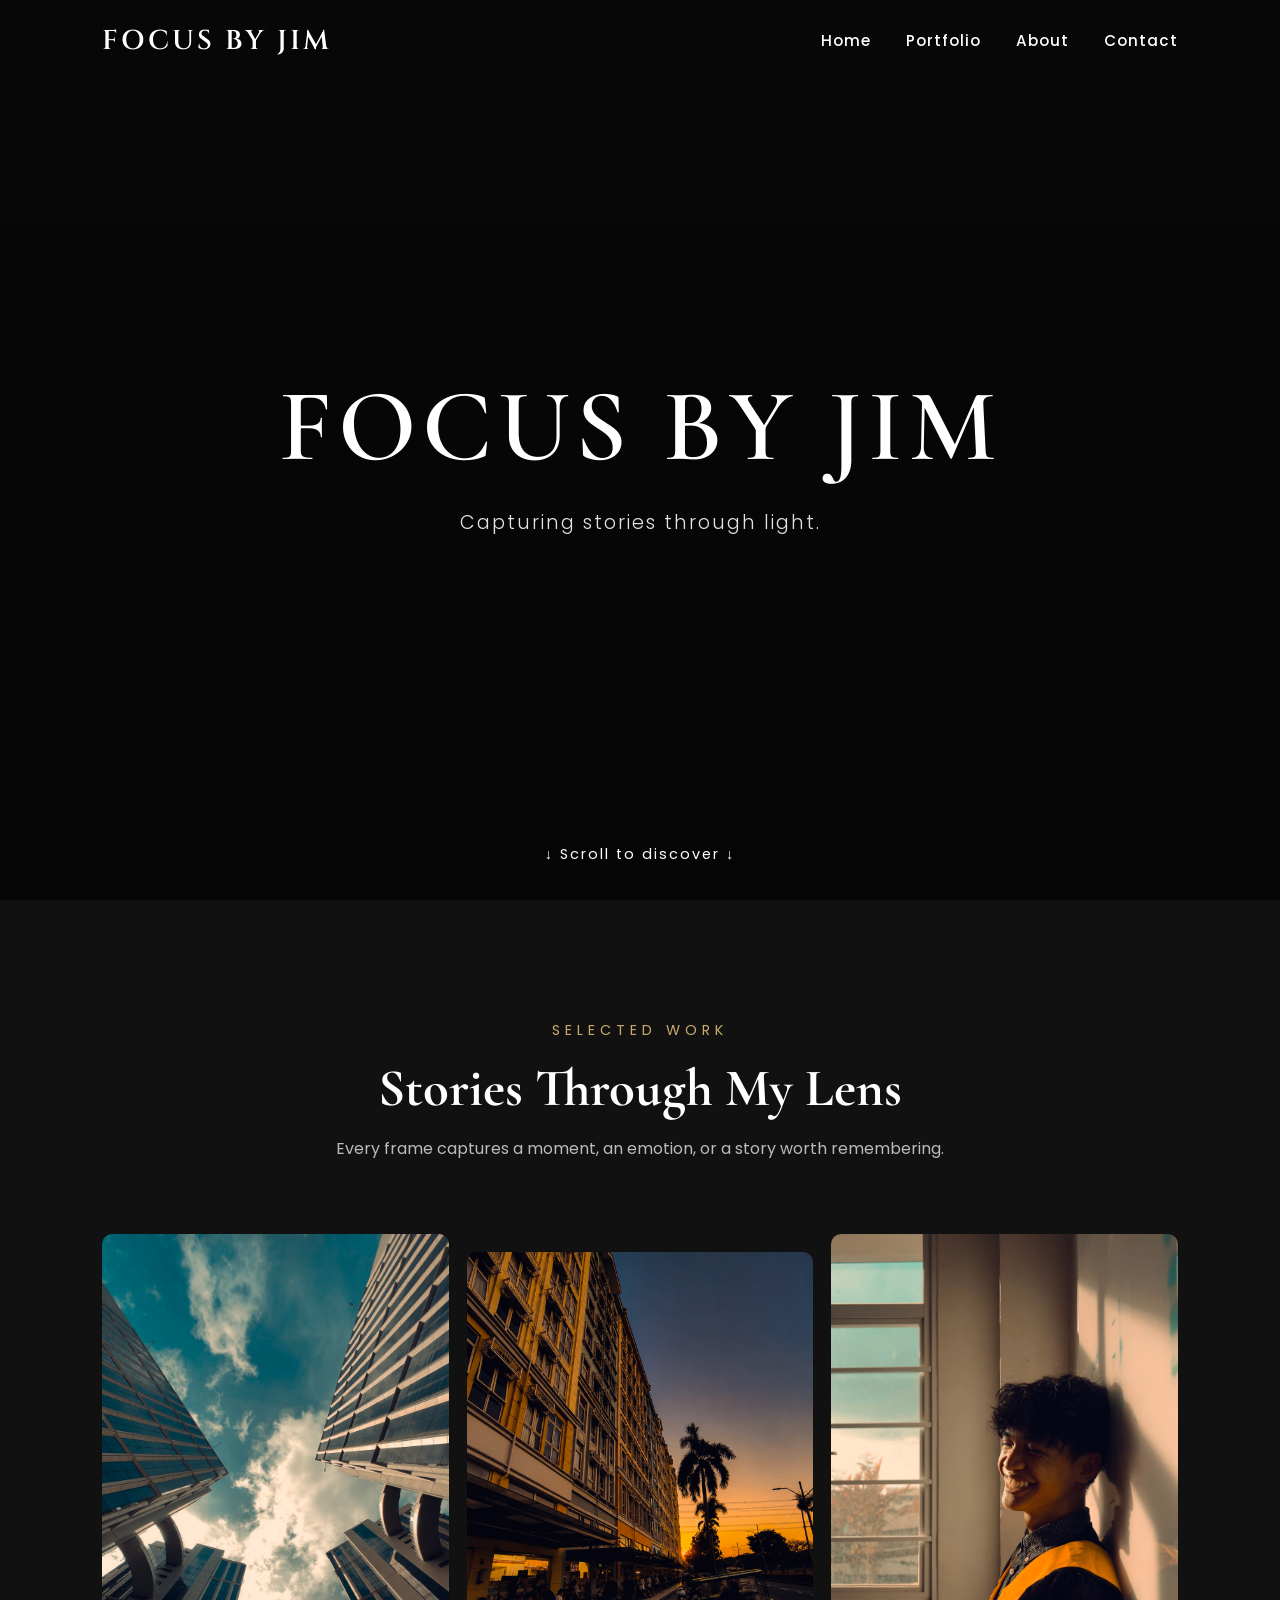
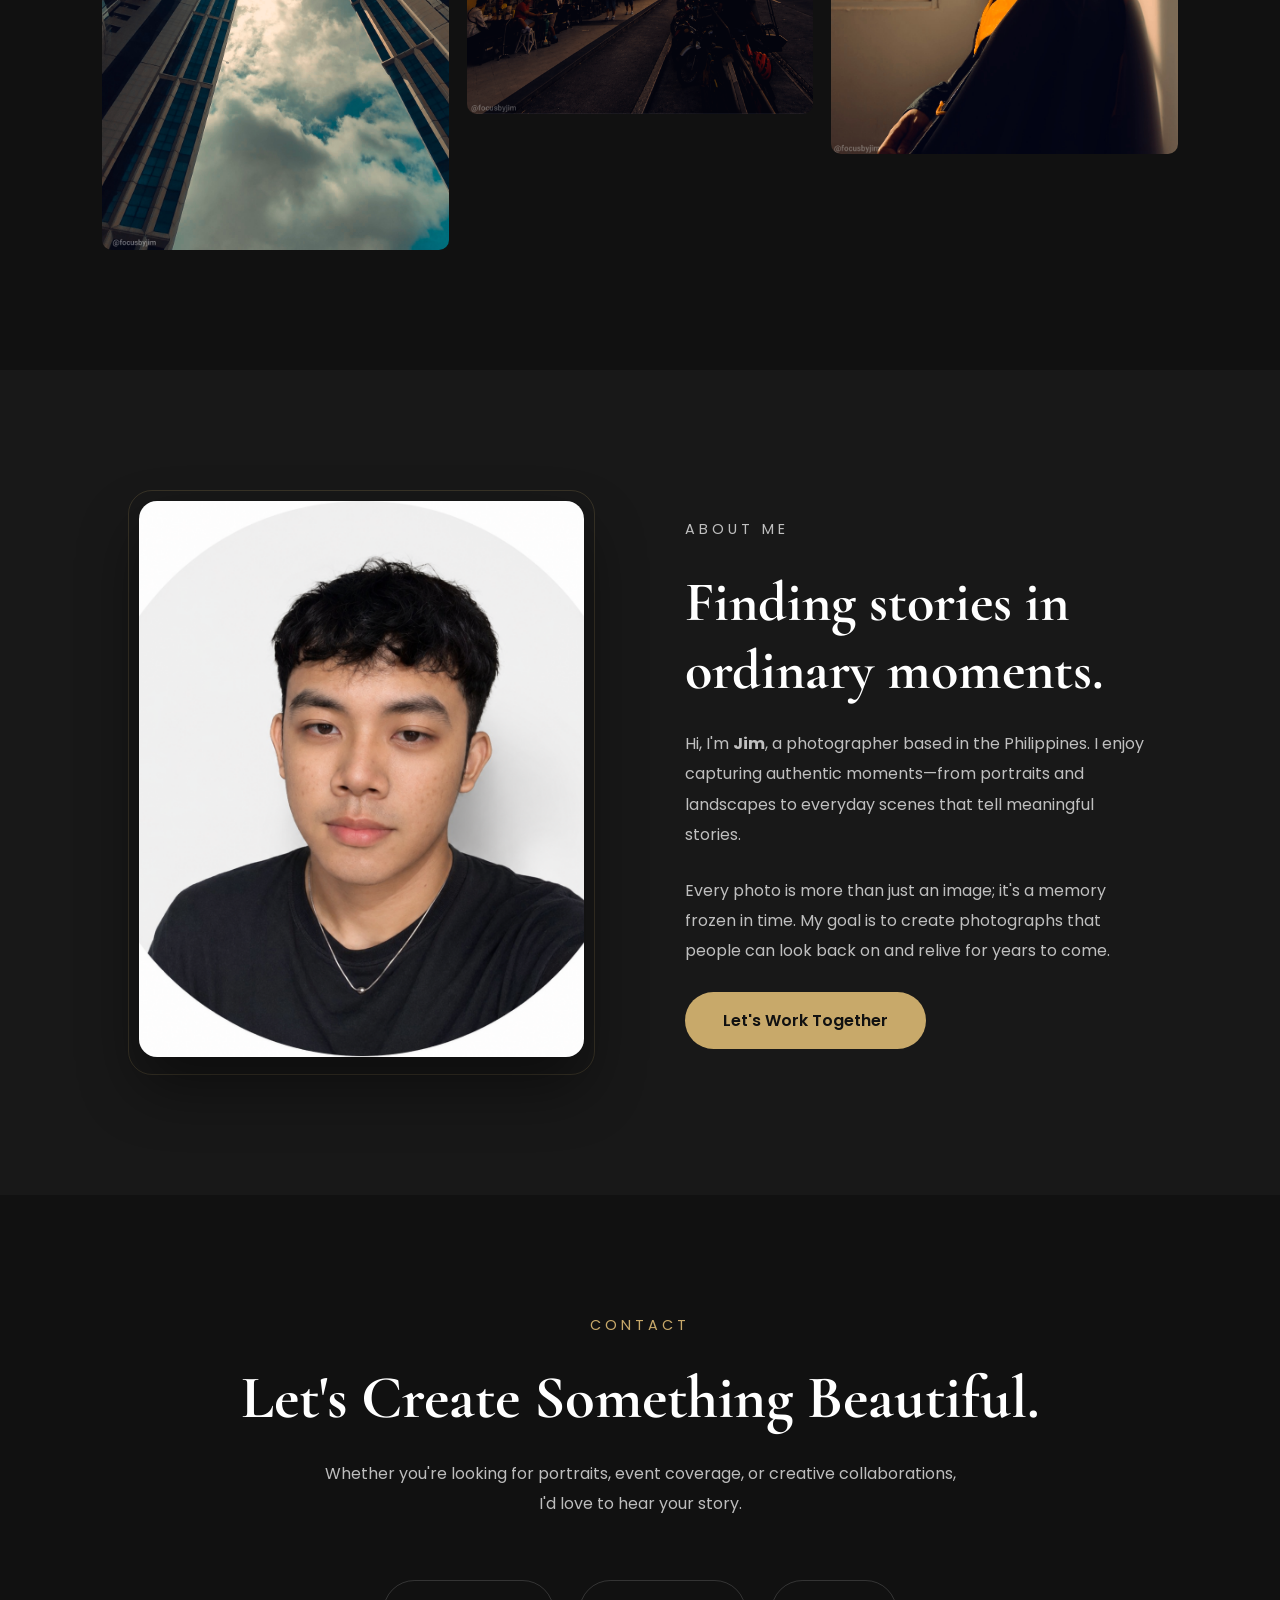
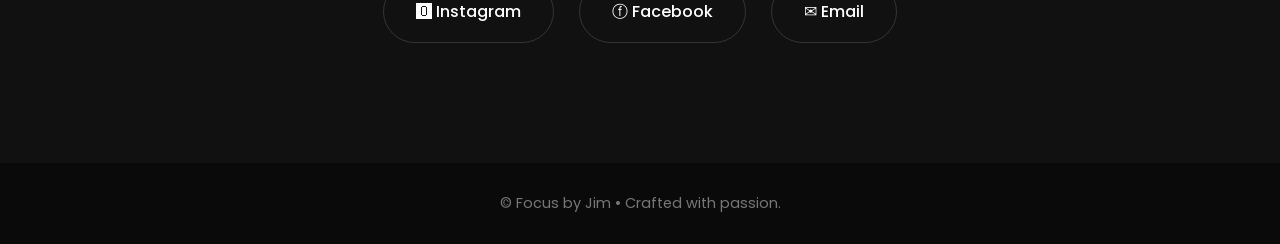
==== commit b50152f2: "Update index.html" ====
--- a/index.html
+++ b/index.html
@@ -830,9 +830,6 @@
 
         <p>Capturing stories through light.</p>
 
-        <a href="#gallery" class="btn">
-            Explore collection
-        </a>
 
     </div>
 
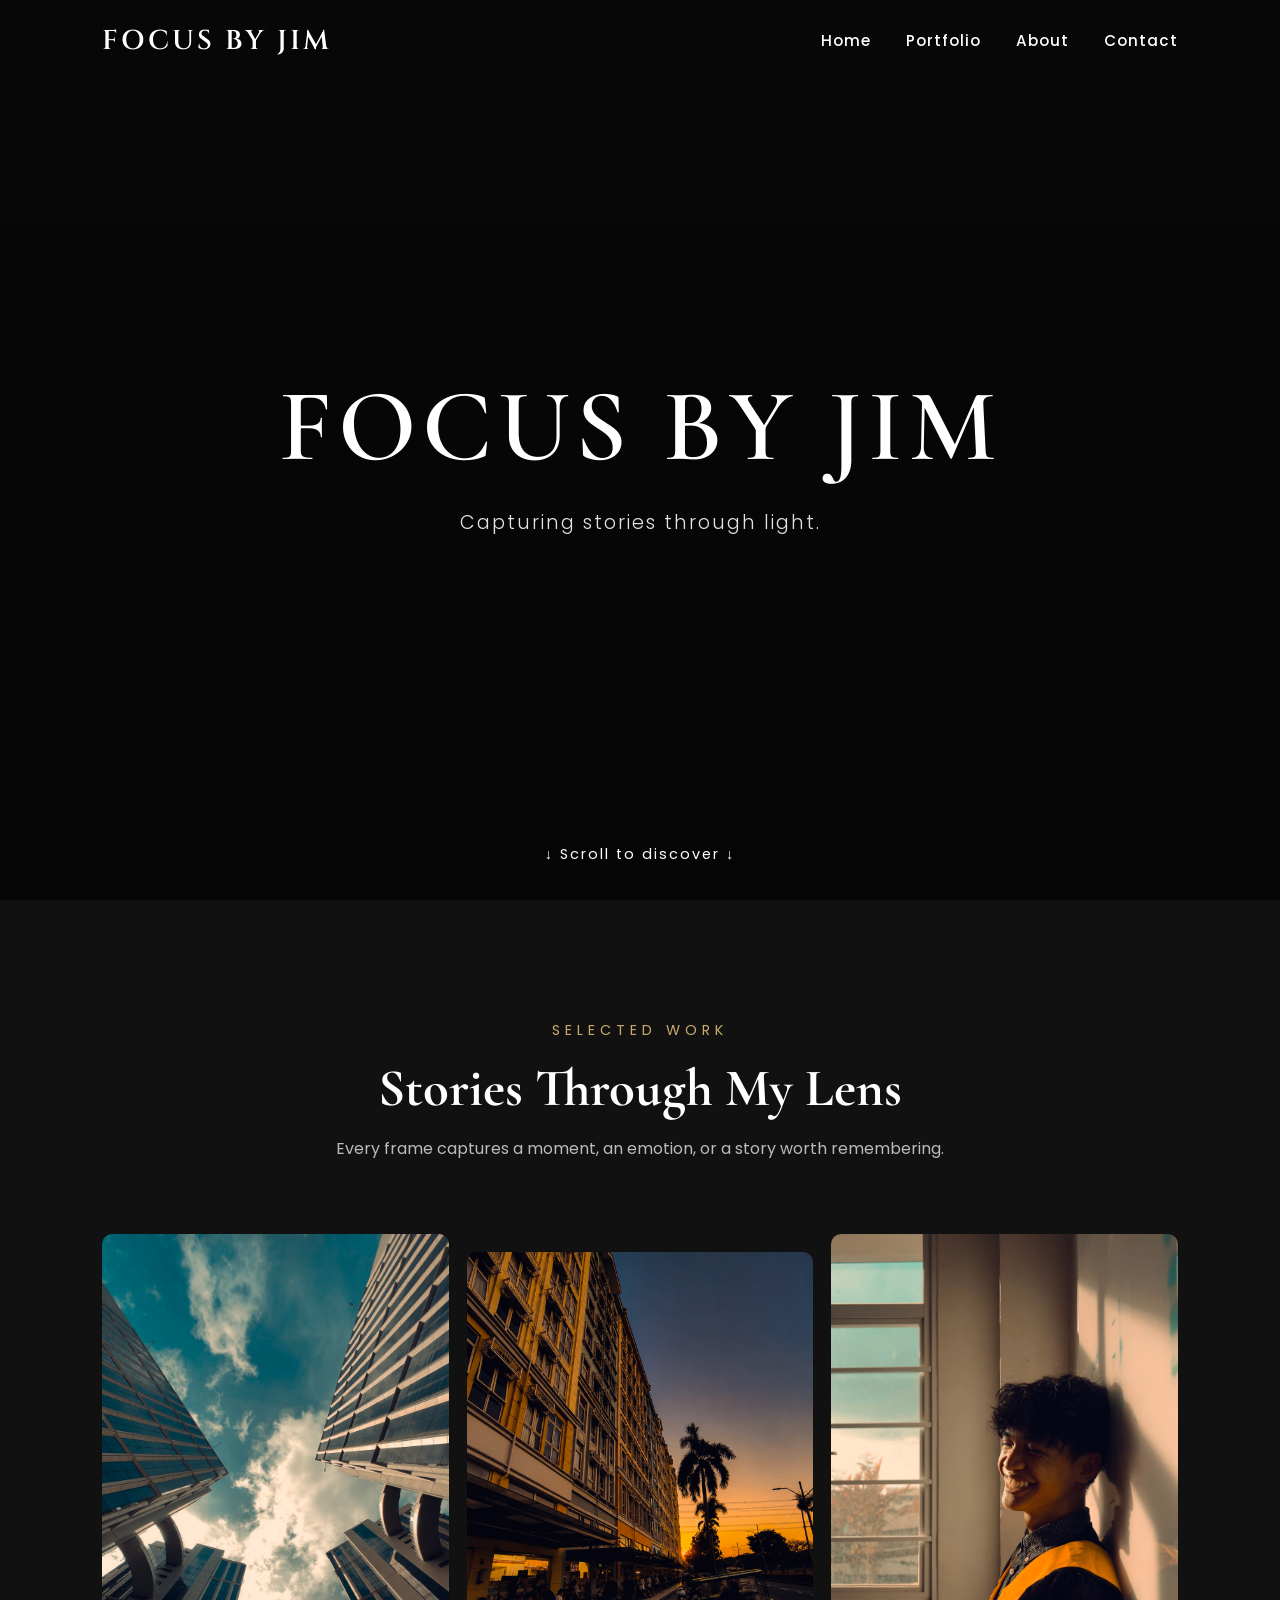
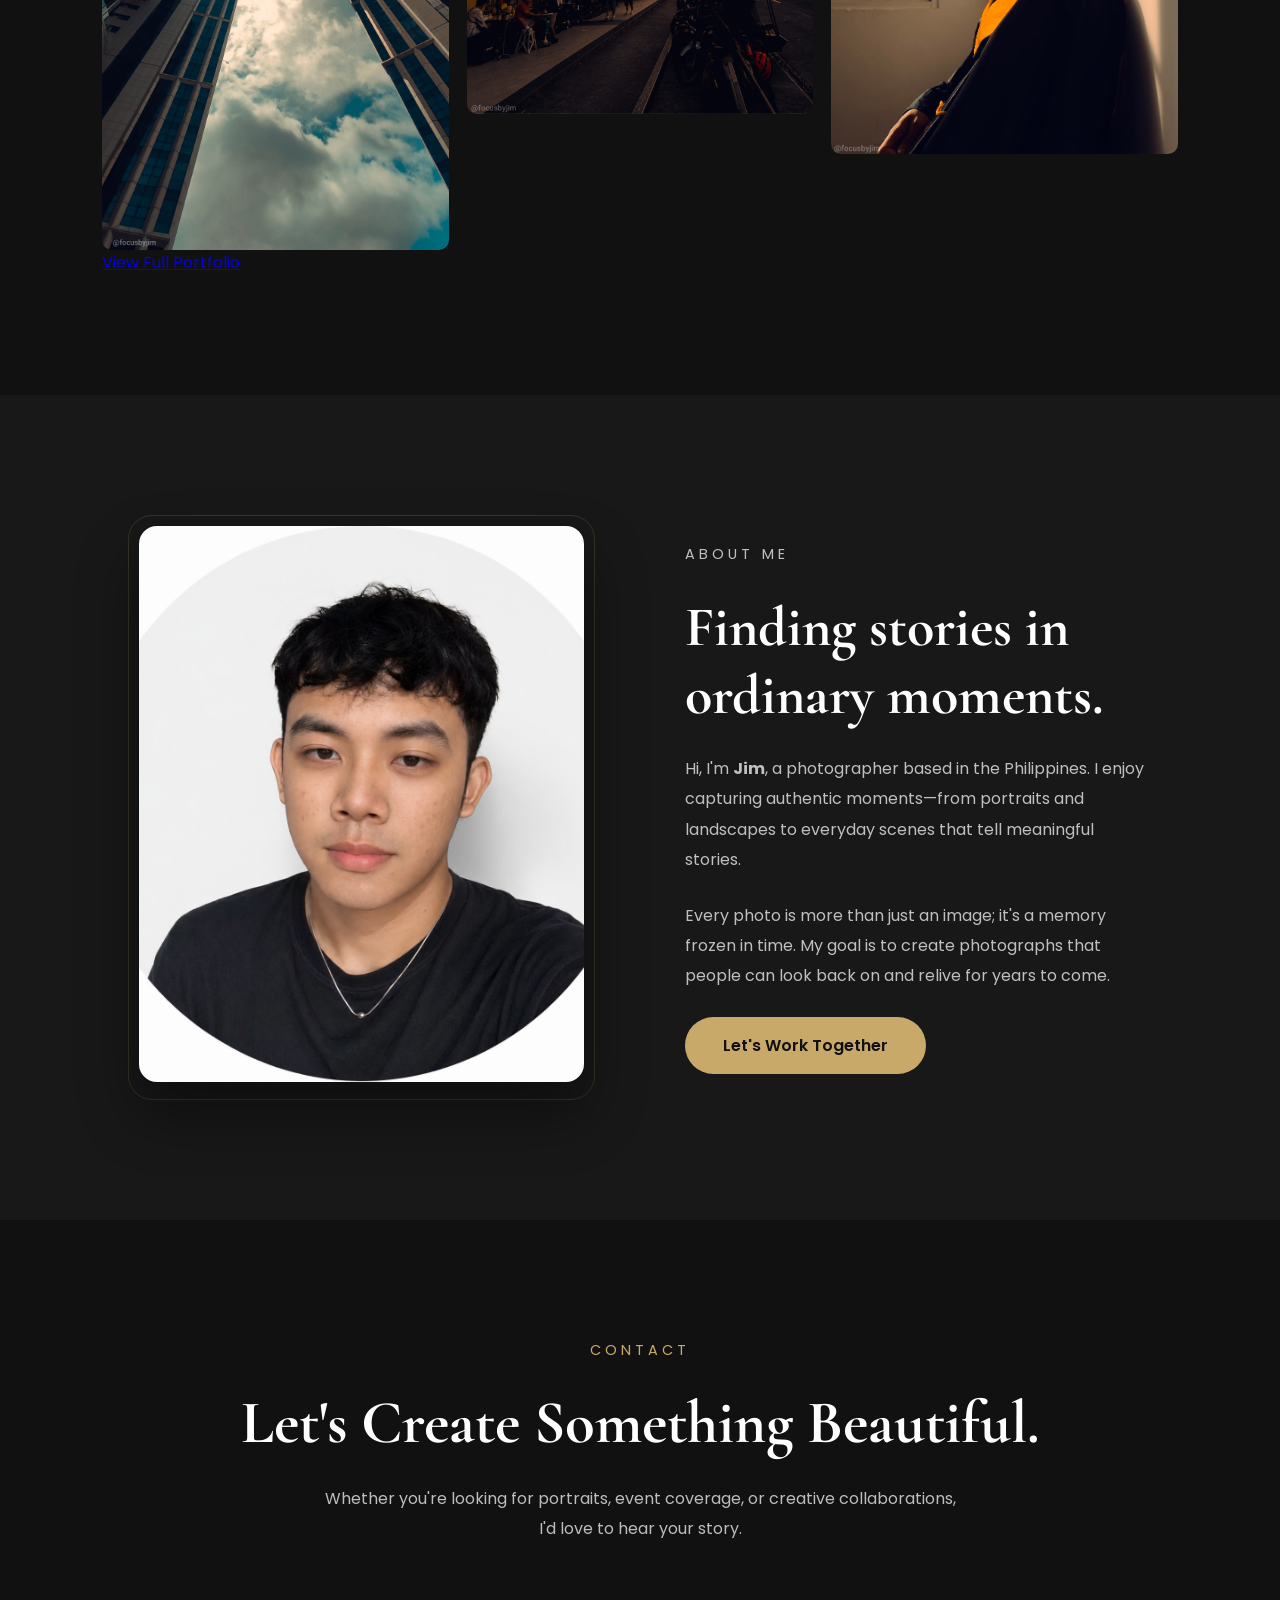
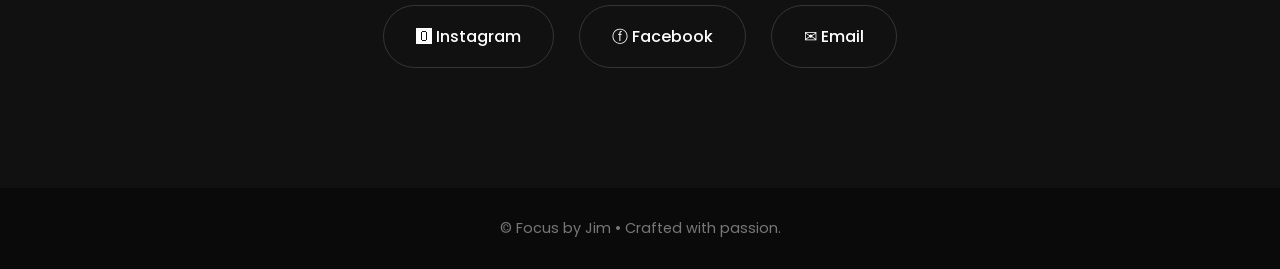
==== commit a94d9b64: "Update index.html" ====
--- a/index.html
+++ b/index.html
@@ -899,6 +899,13 @@
     </div>
 
 </div>
+    <div class="portfolio-button">
+
+    <a href="portfolio.html" class="btn">
+        View Full Portfolio
+    </a>
+
+</div>
 </section>
 <section id="about">
 
@@ -957,7 +964,8 @@
             ⓕ Facebook
         </a>
 
-        <a href="officialjimwellb@gmail.com">
+        <a href="https://mail.google.com/mail/?view=cm&fs=1&to=officialjimwellb@gmail.com&su=Photography%20Inquiry"
+   target="_blank">
             ✉ Email
         </a>
 
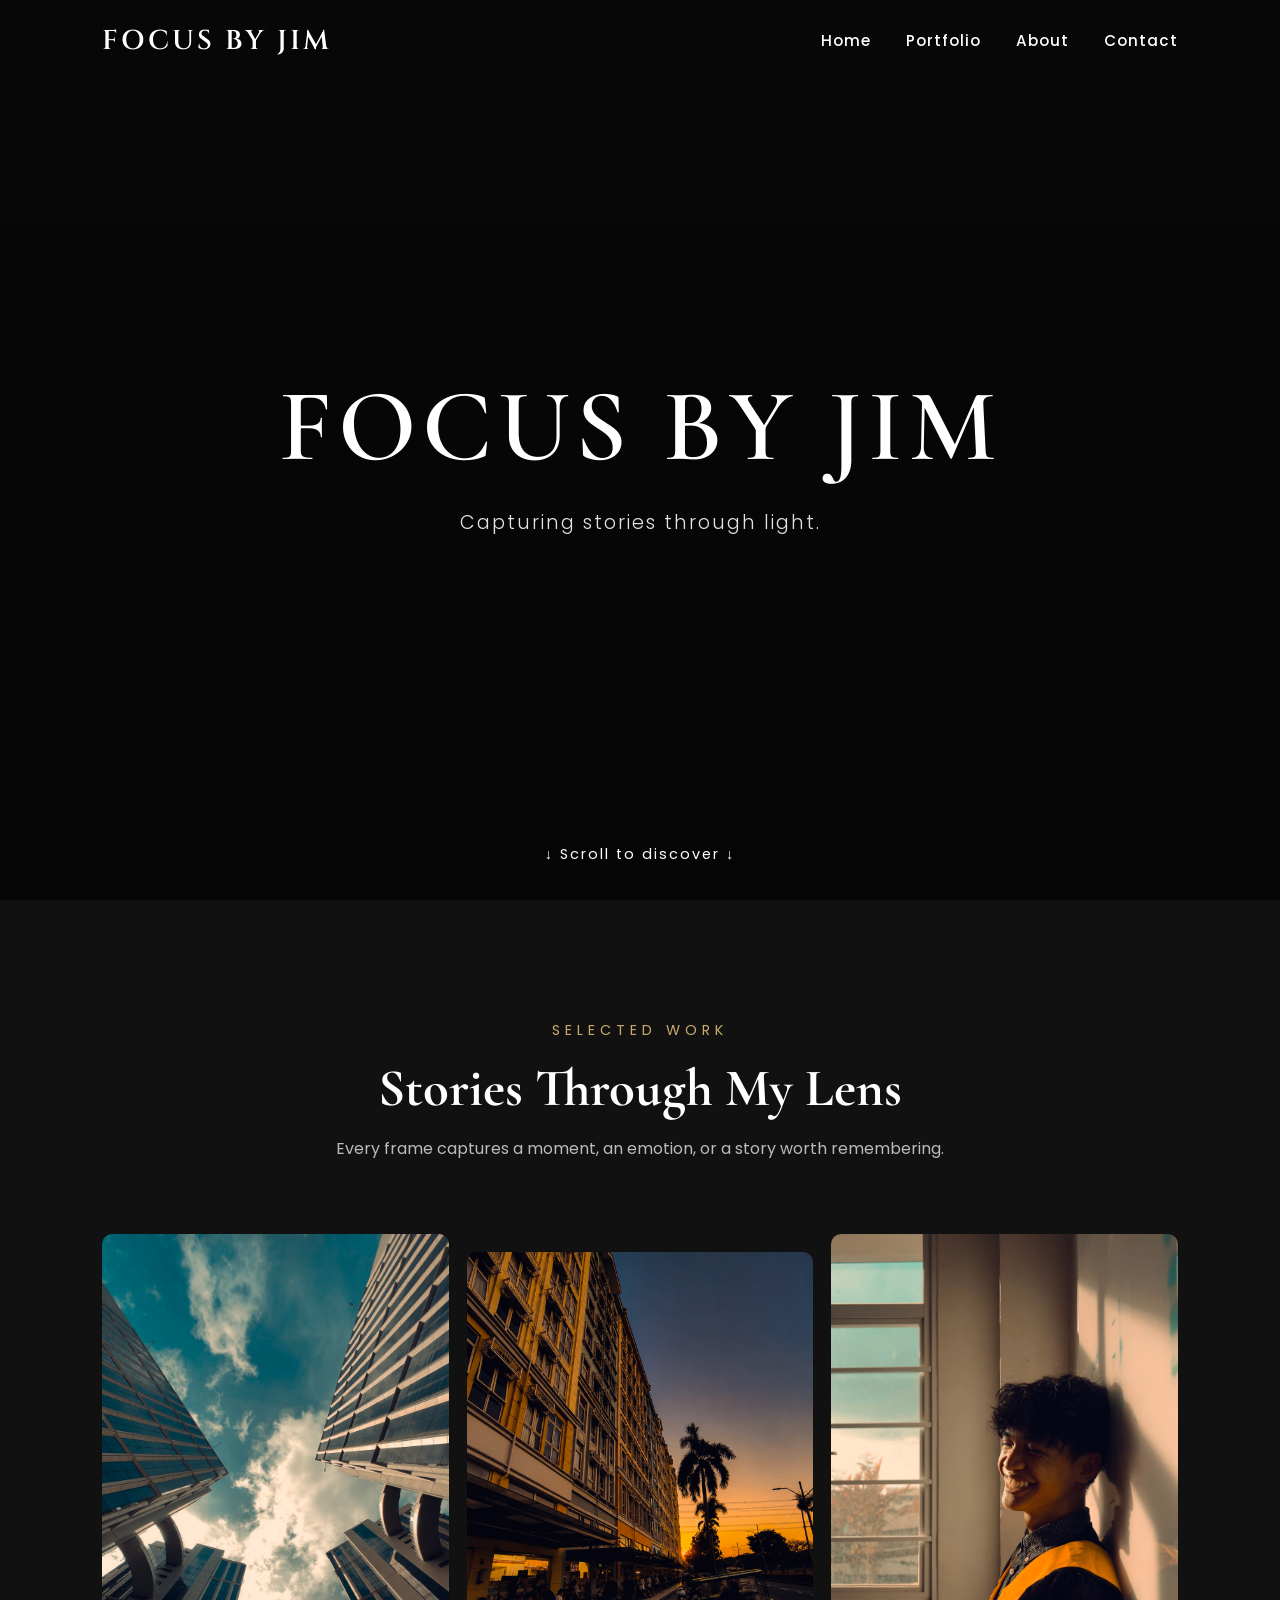
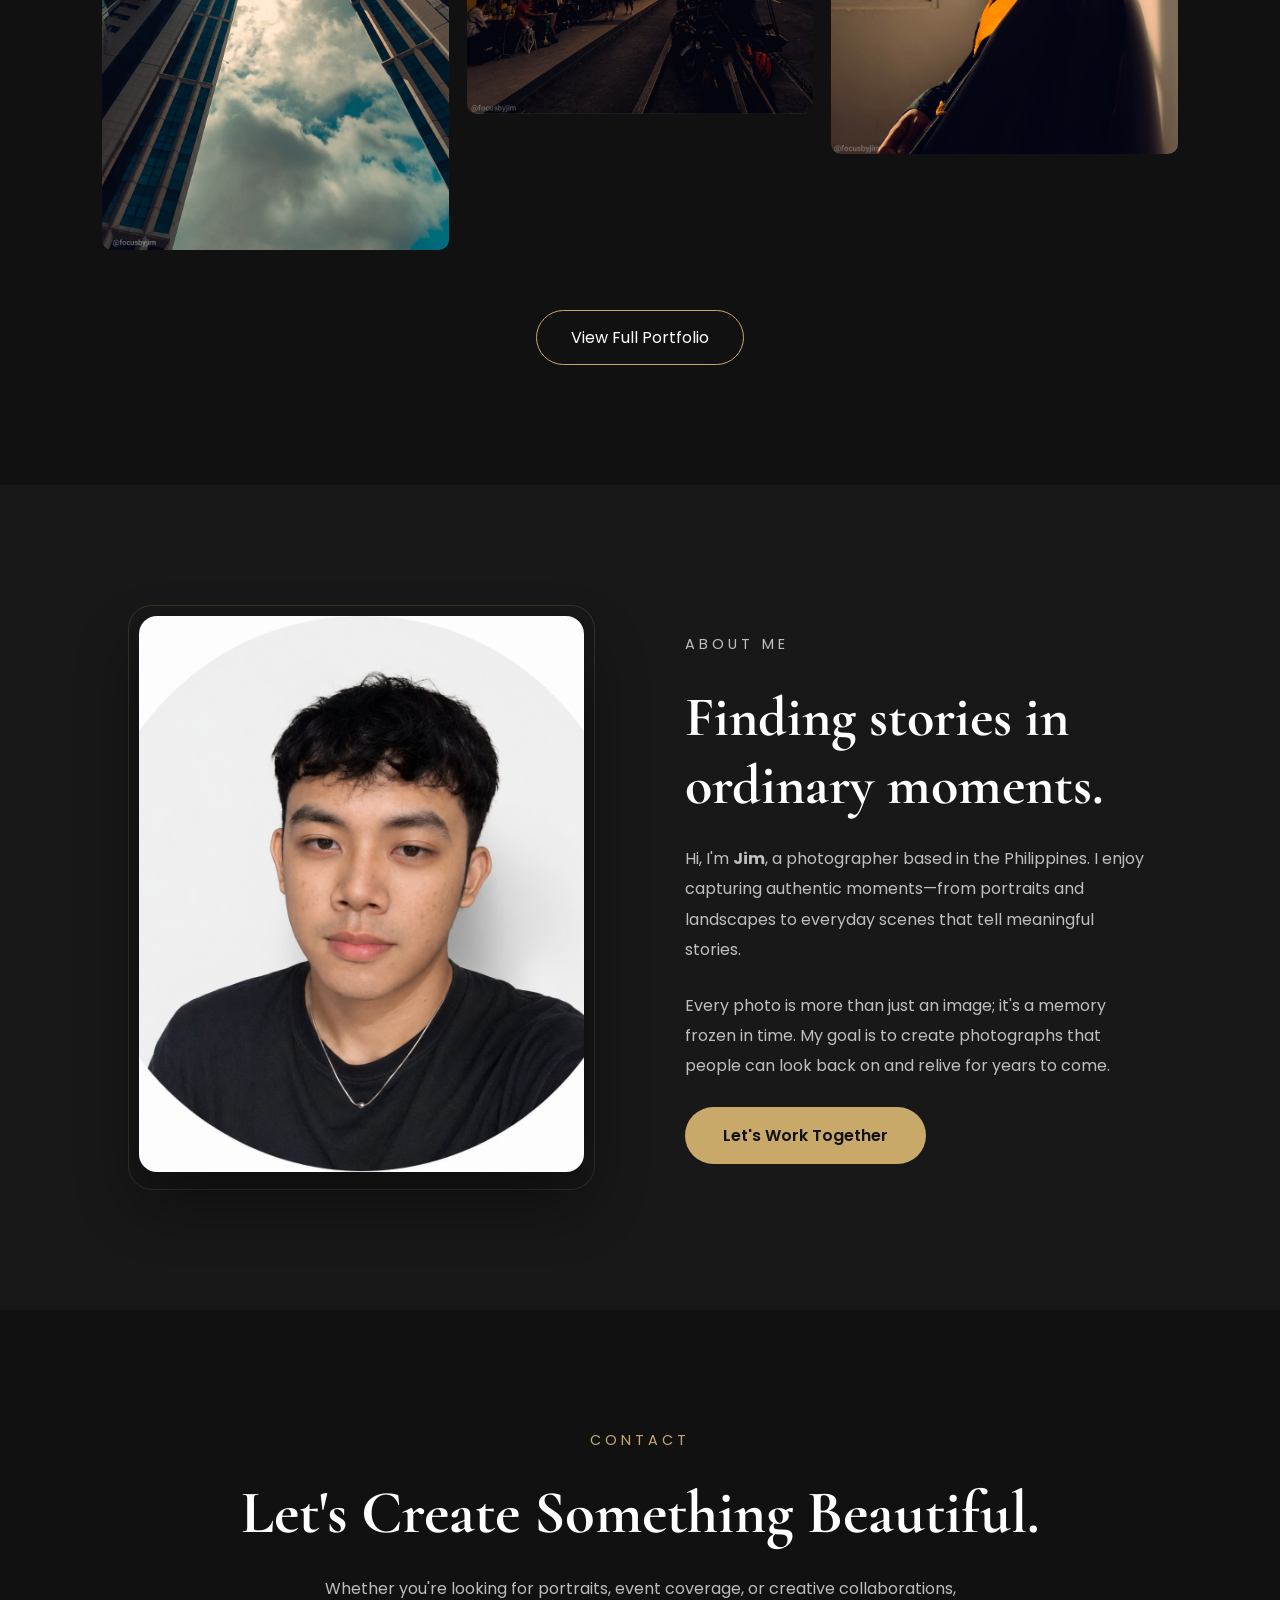
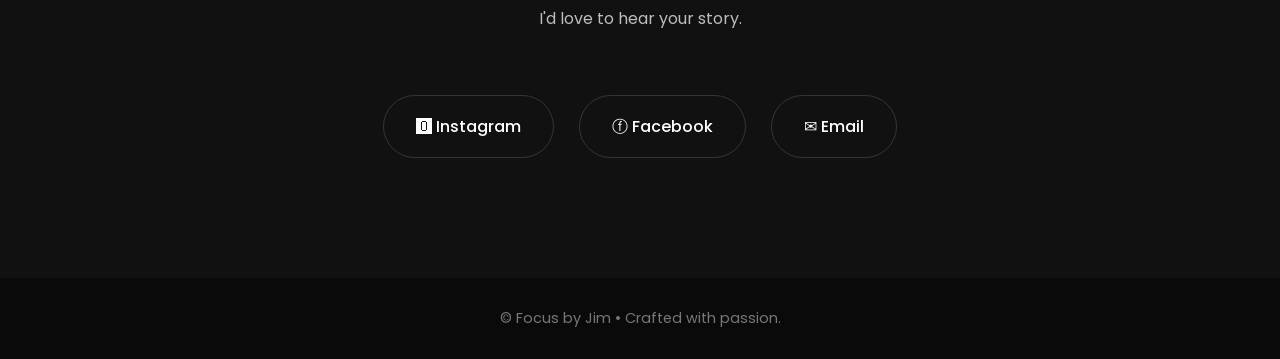
==== commit f37224f9: "Update index.html" ====
--- a/index.html
+++ b/index.html
@@ -9,6 +9,39 @@
 
 <link href="https://fonts.googleapis.com/css2?family=Cinzel:wght@400;500;600;700&family=Cormorant+Garamond:wght@400;500;600;700&family=Poppins:wght@300;400;500;600;700&display=swap" rel="stylesheet">
     <style>
+ .portfolio-button{
+
+    text-align:center;
+
+    margin-top:60px;
+
+}
+
+.portfolio-button .btn{
+
+    display:inline-block;
+
+    padding:14px 34px;
+
+    border:1px solid #C8A96A;
+
+    color:#fff;
+
+    text-decoration:none;
+
+    border-radius:40px;
+
+    transition:.35s;
+
+}
+
+.portfolio-button .btn:hover{
+
+    background:#C8A96A;
+
+    color:#111;
+
+}
         
 .lightbox{
 
@@ -799,6 +832,7 @@
 
 }
     </style>
+    
 
 <link rel="stylesheet" href="style.css">
 </head>
